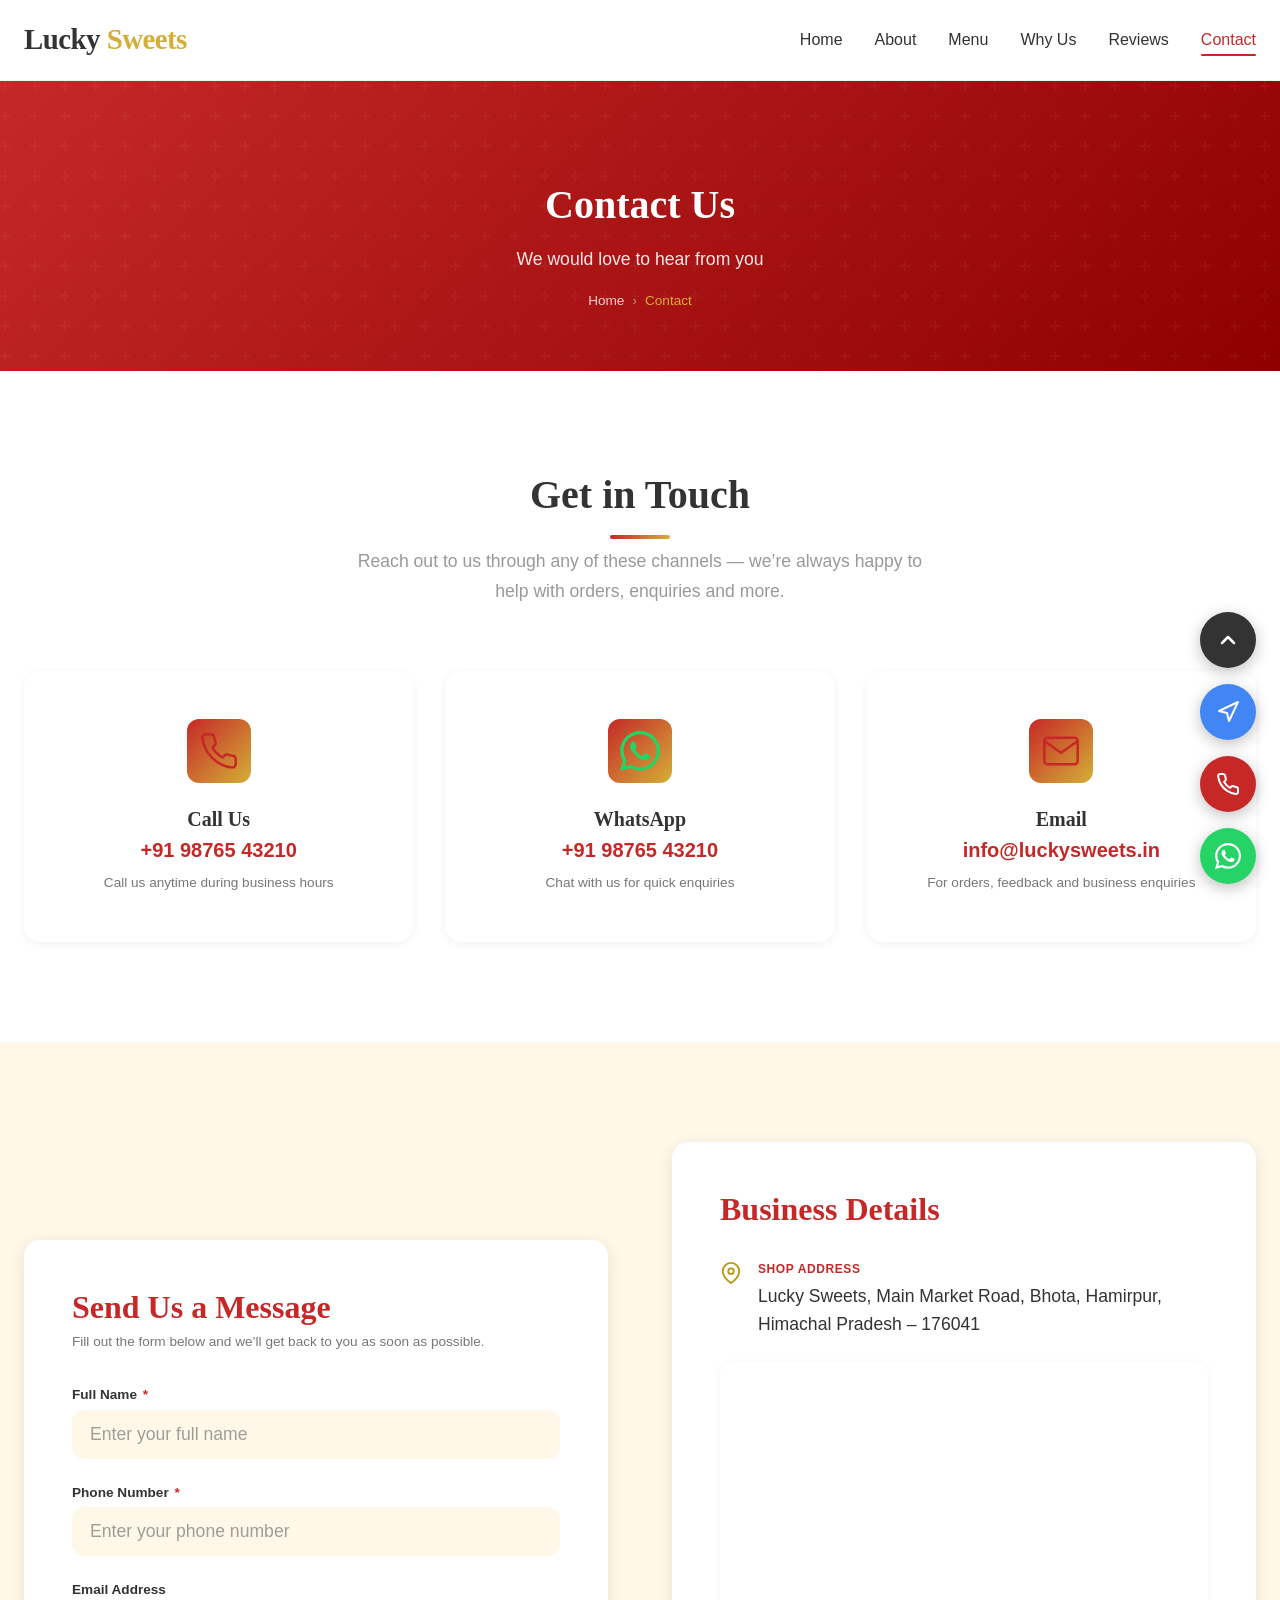
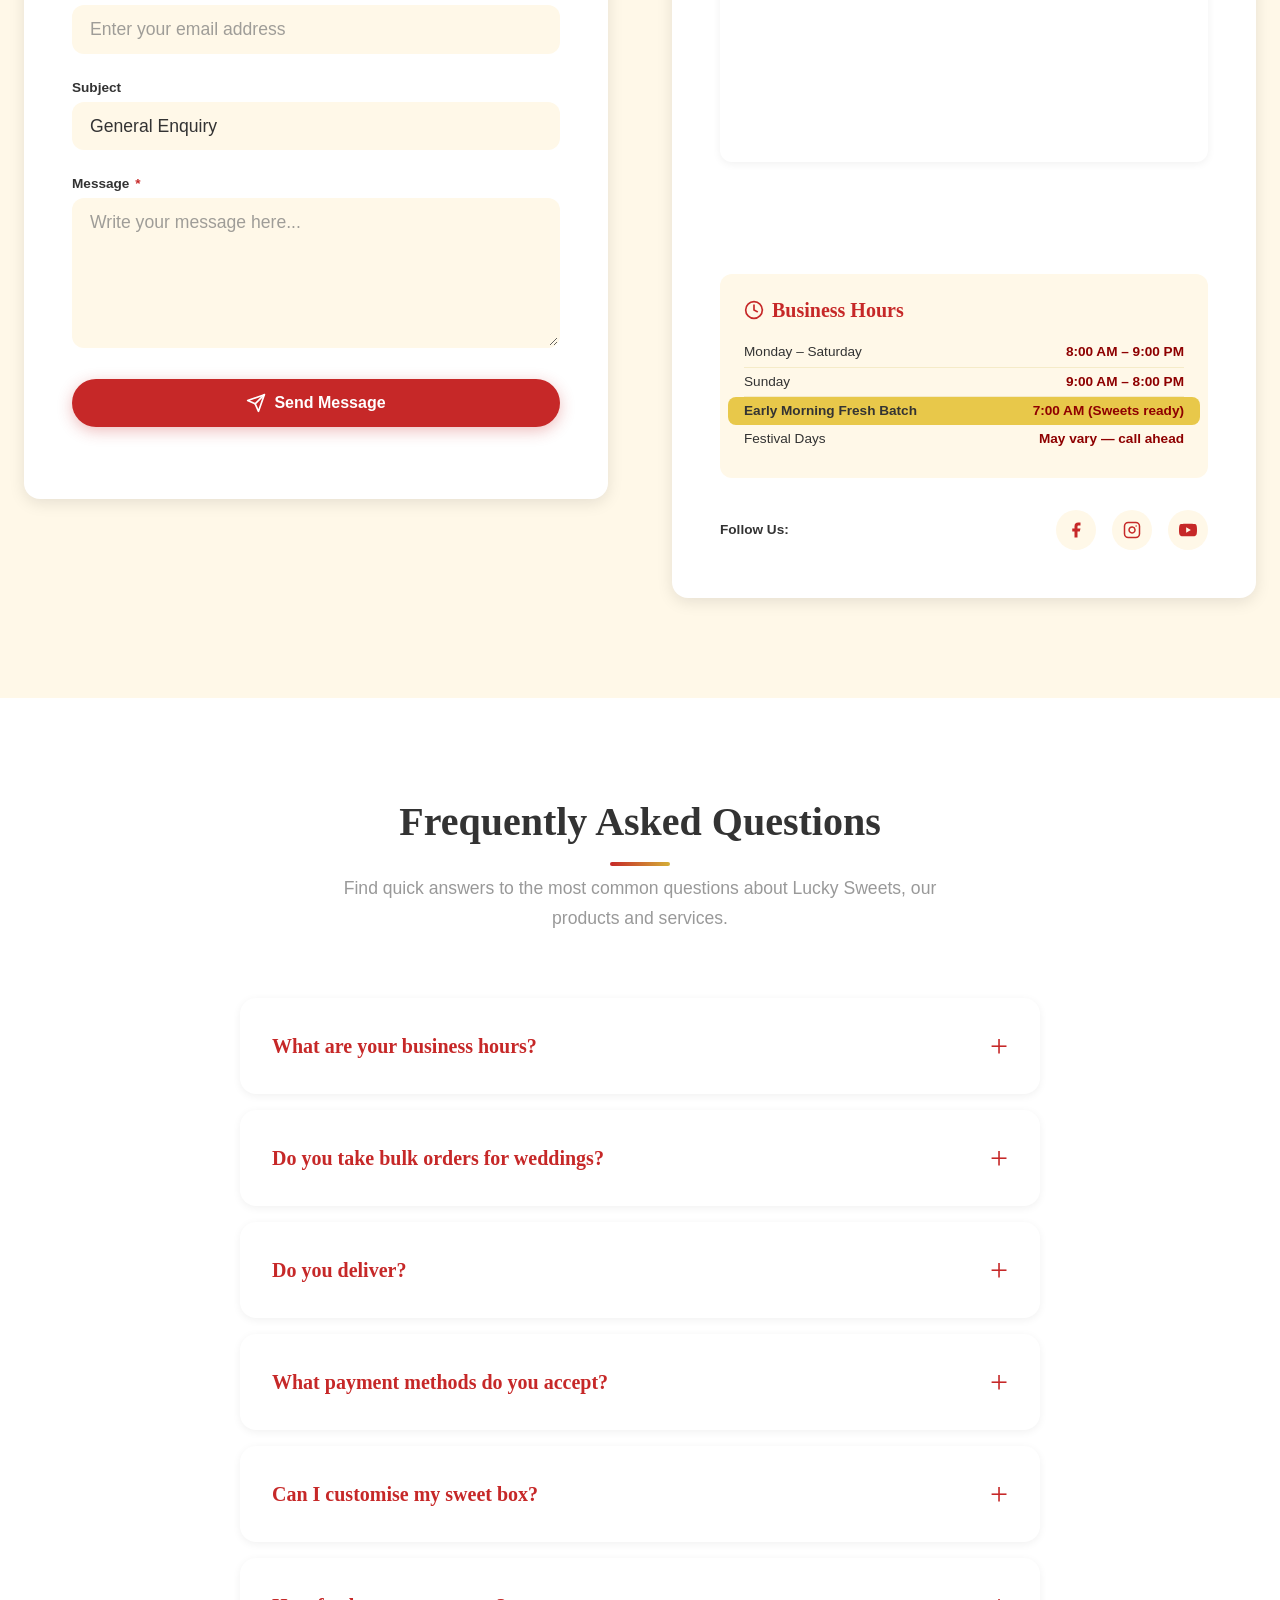
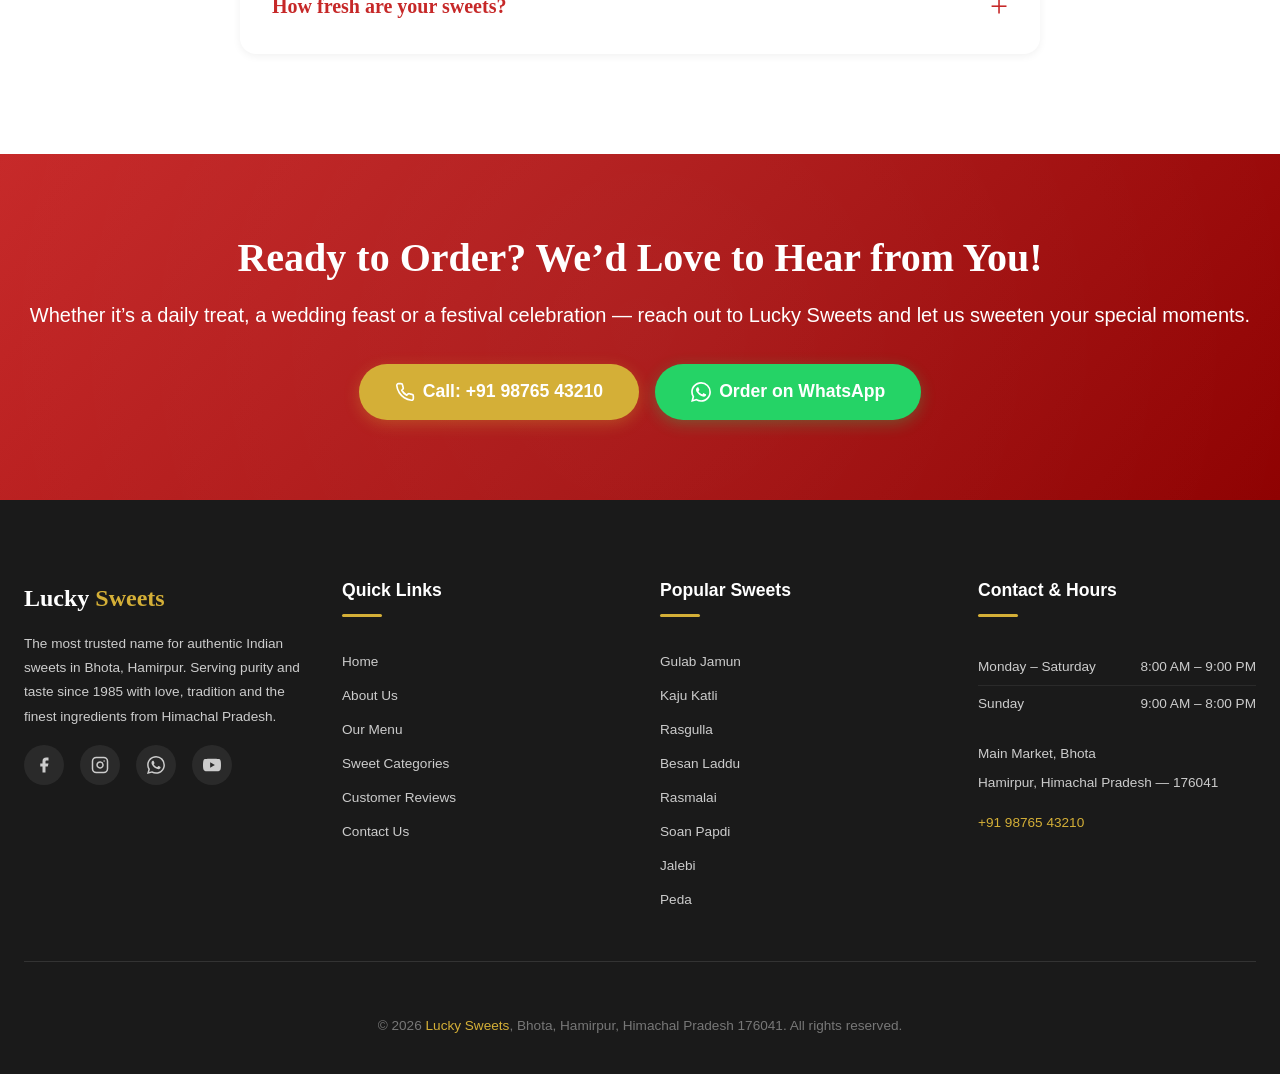
==== contact.html @ 2e7b5690 "Add files via upload" ====
<!DOCTYPE html>
<html lang="en">
<head>
  <meta charset="UTF-8">
  <meta name="viewport" content="width=device-width, initial-scale=1.0">

  <!-- SEO Meta Tags -->
  <meta name="description" content="Contact Lucky Sweets in Bhota, Hamirpur, Himachal Pradesh. Call, WhatsApp or email us for sweet orders, bulk bookings, wedding orders and enquiries. Open Mon-Sat 8AM-9PM.">
  <meta name="keywords" content="contact Lucky Sweets, Lucky Sweets phone number, Lucky Sweets WhatsApp, sweet shop Bhota contact, order sweets Hamirpur, wedding sweets order, bulk sweet order Bhota, Lucky Sweets email">
  <meta name="author" content="Lucky Sweets">
  <meta name="robots" content="index, follow">
  <link rel="canonical" href="https://datyaltech-prog.github.io/luckysweets/contact.html">

  <!-- Open Graph -->
  <meta property="og:title" content="Contact Lucky Sweets — Call, WhatsApp or Visit Us in Bhota, Hamirpur">
  <meta property="og:description" content="Get in touch with Lucky Sweets for sweet orders, bulk bookings and enquiries. Call +91 98765 43210 or WhatsApp us. Visit us at Main Market, Bhota, Hamirpur, HP 176041.">
  <meta property="og:type" content="website">
  <meta property="og:locale" content="en_IN">
  <meta property="og:url" content="https://datyaltech-prog.github.io/luckysweets/contact.html">
  <meta property="og:site_name" content="Lucky Sweets">
  <meta property="og:image" content="https://datyaltech-prog.github.io/luckysweets/images/welcome-sweet-shop.jpg">

  <!-- Twitter Card -->
  <meta name="twitter:card" content="summary_large_image">
  <meta name="twitter:title" content="Contact Lucky Sweets — Bhota, Hamirpur">
  <meta name="twitter:description" content="Call, WhatsApp or visit Lucky Sweets in Bhota, Hamirpur, HP. Fresh sweets, bakery and namkeen daily.">

  <!-- Geo -->
  <meta name="geo.region" content="IN-HP">
  <meta name="geo.placename" content="Bhota, Hamirpur">
  <meta name="geo.position" content="31.68;76.52">
  <meta name="ICBM" content="31.68, 76.52">

  <title>Contact Lucky Sweets — Call, WhatsApp or Visit Us | Bhota, Hamirpur, Himachal Pradesh</title>

  <!-- Preconnect to Google Fonts -->
  <link rel="preconnect" href="https://fonts.googleapis.com">
  <link rel="preconnect" href="https://fonts.gstatic.com" crossorigin>

  <!-- Stylesheets -->
  <link rel="stylesheet" href="css/style.css">
  <link rel="stylesheet" href="css/responsive.css">

  <!-- Favicon -->
  <link rel="icon" type="image/svg+xml" href="images/favicon/favicon.svg">
  <link rel="apple-touch-icon" href="images/favicon/favicon.svg">

  <!-- Page-Specific Styles -->
  <style>
    .contact-info-cards .why-card {
      text-align: center;
      padding: var(--space-2xl) var(--space-lg);
      transition: transform var(--transition-base), box-shadow var(--transition-base);
      cursor: default;
    }
    .contact-info-cards .why-card:hover {
      transform: translateY(-5px);
      box-shadow: 0 12px 32px rgba(0, 0, 0, 0.12);
    }
    .contact-info-cards .why-icon {
      margin: 0 auto var(--space-lg);
    }
    .contact-info-cards .why-card h3 {
      font-size: var(--fs-lg);
      margin-bottom: var(--space-xs);
    }
    .contact-info-cards .contact-link {
      display: inline-block;
      font-size: var(--fs-lg);
      font-weight: 600;
      color: var(--color-primary);
      text-decoration: none;
      transition: color var(--transition-base);
      margin-bottom: var(--space-sm);
    }
    .contact-info-cards .contact-link:hover {
      color: var(--color-primary-dark);
    }
    .contact-info-cards .contact-desc {
      font-size: var(--fs-sm);
      color: var(--color-text-light);
      margin: 0;
      line-height: 1.5;
    }
    .contact-info-cards .whatsapp-icon-color {
      color: #25D366;
    }

    /* Contact Form Styles */
    .contact-form-wrapper {
      background: var(--color-white);
      border-radius: var(--radius-lg);
      box-shadow: var(--shadow-md);
      padding: var(--space-2xl);
    }
    .contact-form-wrapper h2 {
      font-family: 'Playfair Display', serif;
      font-size: var(--fs-2xl);
      color: var(--color-primary);
      margin-bottom: var(--space-xs);
    }
    .contact-form-wrapper > p {
      font-size: var(--fs-sm);
      color: var(--color-text-light);
      margin-bottom: var(--space-xl);
    }
    .form-group {
      margin-bottom: var(--space-lg);
    }
    .form-group label {
      display: block;
      font-size: var(--fs-sm);
      font-weight: 600;
      color: var(--color-text);
      margin-bottom: var(--space-xs);
    }
    .form-group label .required {
      color: var(--color-primary);
      margin-left: 2px;
    }
    .form-group input,
    .form-group select,
    .form-group textarea {
      width: 100%;
      padding: 12px 16px;
      font-size: var(--fs-md);
      font-family: inherit;
      color: var(--color-text);
      background: var(--color-cream);
      border: 2px solid transparent;
      border-radius: var(--radius-md);
      outline: none;
      transition: border-color var(--transition-base), box-shadow var(--transition-base);
      box-sizing: border-box;
    }
    .form-group input:focus,
    .form-group select:focus,
    .form-group textarea:focus {
      border-color: var(--color-primary);
      box-shadow: 0 0 0 3px rgba(198, 40, 40, 0.1);
      background: var(--color-white);
    }
    .form-group input::placeholder,
    .form-group textarea::placeholder {
      color: var(--color-text-light);
      opacity: 0.7;
    }
    .form-group textarea {
      min-height: 150px;
      resize: vertical;
    }
    .form-group .btn {
      width: 100%;
      justify-content: center;
      display: flex;
      align-items: center;
      gap: var(--space-sm);
    }

    /* Business Details Card */
    .business-details-card {
      background: var(--color-white);
      border-radius: var(--radius-lg);
      box-shadow: var(--shadow-md);
      padding: var(--space-2xl);
    }
    .business-details-card h2 {
      font-family: 'Playfair Display', serif;
      font-size: var(--fs-2xl);
      color: var(--color-primary);
      margin-bottom: var(--space-xl);
    }
    .business-detail-item {
      display: flex;
      align-items: flex-start;
      gap: var(--space-md);
      margin-bottom: var(--space-lg);
    }
    .business-detail-item:last-of-type {
      margin-bottom: var(--space-xl);
    }
    .business-detail-item svg {
      flex-shrink: 0;
      margin-top: 2px;
      color: var(--color-gold-dark);
    }
    .business-detail-item-text {
      display: flex;
      flex-direction: column;
      gap: 2px;
    }
    .business-detail-item-label {
      font-size: var(--fs-xs);
      font-weight: 600;
      text-transform: uppercase;
      letter-spacing: 0.05em;
      color: var(--color-primary);
      margin-bottom: 2px;
    }
    .business-detail-item-value {
      font-size: var(--fs-md);
      color: var(--color-text);
      line-height: 1.6;
    }
    .business-detail-item-value a {
      color: var(--color-primary);
      text-decoration: none;
      font-weight: 500;
      transition: color var(--transition-base);
    }
    .business-detail-item-value a:hover {
      color: var(--color-primary-dark);
    }
    .map-container {
      border-radius: var(--radius-md);
      overflow: hidden;
      box-shadow: var(--shadow-sm);
      margin-bottom: var(--space-xl);
    }
    .map-container iframe {
      display: block;
      width: 100%;
      height: 300px;
      border: 0;
    }

    /* Business Hours Mini */
    .hours-mini {
      background: var(--color-cream);
      border-radius: var(--radius-md);
      padding: var(--space-lg);
      margin-bottom: var(--space-xl);
    }
    .hours-mini h4 {
      font-family: 'Playfair Display', serif;
      font-size: var(--fs-lg);
      color: var(--color-primary);
      margin-bottom: var(--space-md);
      display: flex;
      align-items: center;
      gap: var(--space-sm);
    }
    .hours-mini-list {
      list-style: none;
      padding: 0;
      margin: 0;
    }
    .hours-mini-list li {
      display: flex;
      justify-content: space-between;
      padding: var(--space-xs) 0;
      font-size: var(--fs-sm);
      color: var(--color-text);
      border-bottom: 1px solid var(--color-cream-dark);
    }
    .hours-mini-list li:last-child {
      border-bottom: none;
    }
    .hours-mini-list li span:last-child {
      font-weight: 600;
      color: var(--color-primary-dark);
    }
    .hours-mini-list li.highlight {
      background: var(--color-gold-light);
      margin: 0 calc(-1 * var(--space-md));
      padding: var(--space-xs) var(--space-md);
      border-radius: var(--radius-sm);
      border-bottom: none;
      font-weight: 600;
    }

    /* Social Media Row */
    .social-media-row {
      display: flex;
      align-items: center;
      gap: var(--space-md);
    }
    .social-media-row span {
      font-size: var(--fs-sm);
      font-weight: 600;
      color: var(--color-text);
      margin-right: auto;
    }
    .social-media-row a {
      display: flex;
      align-items: center;
      justify-content: center;
      width: 40px;
      height: 40px;
      border-radius: 50%;
      background: var(--color-cream);
      color: var(--color-primary);
      text-decoration: none;
      transition: background var(--transition-base), color var(--transition-base), transform var(--transition-base);
    }
    .social-media-row a:hover {
      background: var(--color-primary);
      color: var(--color-white);
      transform: translateY(-2px);
    }
    .social-media-row a svg {
      width: 18px;
      height: 18px;
    }

    /* FAQ Section */
    .faq-list {
      max-width: 800px;
      margin: 0 auto;
      display: flex;
      flex-direction: column;
      gap: var(--space-md);
    }
    .faq-item {
      background: var(--color-white);
      border-radius: var(--radius-lg);
      box-shadow: var(--shadow-sm);
      overflow: hidden;
      transition: box-shadow var(--transition-base);
    }
    .faq-item:hover {
      box-shadow: var(--shadow-md);
    }
    .faq-item details {
      border: none;
    }
    .faq-item details summary {
      padding: var(--space-lg) var(--space-xl);
      font-family: 'Playfair Display', serif;
      font-size: var(--fs-lg);
      font-weight: 600;
      color: var(--color-primary);
      cursor: pointer;
      list-style: none;
      display: flex;
      align-items: center;
      justify-content: space-between;
      gap: var(--space-md);
      user-select: none;
      transition: background var(--transition-base);
    }
    .faq-item details summary::-webkit-details-marker {
      display: none;
    }
    .faq-item details summary::after {
      content: '+';
      font-size: var(--fs-2xl);
      font-weight: 300;
      color: var(--color-primary);
      flex-shrink: 0;
      transition: transform var(--transition-base);
    }
    .faq-item details[open] summary::after {
      content: '\2212';
    }
    .faq-item details summary:hover {
      background: var(--color-cream);
    }
    .faq-item details .faq-answer {
      padding: 0 var(--space-xl) var(--space-lg);
      font-size: var(--fs-md);
      color: var(--color-text);
      line-height: 1.7;
    }

    @media (max-width: 768px) {
      .contact-form-wrapper {
        padding: var(--space-lg);
      }
      .business-details-card {
        padding: var(--space-lg);
      }
      .faq-item details summary {
        padding: var(--space-md) var(--space-lg);
        font-size: var(--fs-md);
      }
      .faq-item details .faq-answer {
        padding: 0 var(--space-lg) var(--space-md);
        font-size: var(--fs-sm);
      }
    }
  </style>

  <!-- Schema.org BreadcrumbList -->
  <script type="application/ld+json">
  {
    "@context": "https://schema.org",
    "@type": "BreadcrumbList",
    "itemListElement": [
      {
        "@type": "ListItem",
        "position": 1,
        "name": "Home",
        "item": "https://datyaltech-prog.github.io/luckysweets/index.html"
      },
      {
        "@type": "ListItem",
        "position": 2,
        "name": "Contact",
        "item": "https://datyaltech-prog.github.io/luckysweets/contact.html"
      }
    ]
  }
  </script>

  <!-- Structured Data for Local Business -->
  <script type="application/ld+json">
  {
    "@context": "https://schema.org",
    "@type": "LocalBusiness",
    "name": "Lucky Sweets",
    "description": "Premium Indian sweet shop in Bhota, Hamirpur, Himachal Pradesh. Fresh Sweets, Bakery and Namkeen since 1985.",
    "image": "https://datyaltech-prog.github.io/luckysweets/images/welcome-sweet-shop.jpg",
    "telephone": "+91-98765-43210",
    "email": "info@luckysweets.in",
    "url": "https://datyaltech-prog.github.io/luckysweets/contact.html",
    "address": {
      "@type": "PostalAddress",
      "streetAddress": "Main Market Road, Bhota",
      "addressLocality": "Bhota",
      "addressRegion": "Himachal Pradesh",
      "postalCode": "176041",
      "addressCountry": "IN"
    },
    "geo": {
      "@type": "GeoCoordinates",
      "latitude": 31.68,
      "longitude": 76.52
    },
    "openingHoursSpecification": [
      { "@type": "OpeningHoursSpecification", "dayOfWeek": ["Monday","Tuesday","Wednesday","Thursday","Friday","Saturday"], "opens": "08:00", "closes": "21:00" },
      { "@type": "OpeningHoursSpecification", "dayOfWeek": "Sunday", "opens": "09:00", "closes": "20:00" }
    ],
    "priceRange": "$$",
    "servesCuisine": "Indian Sweets, Bakery, Namkeen",
    "hasMap": "https://www.google.com/maps/dir//Bhota,+Hamirpur,+Himachal+Pradesh+176041"
  }
  </script>
  <!-- Web App Manifest -->
  <link rel="manifest" href="manifest.json">
  <meta name="theme-color" content="#C62828">
</head>
<body>

  <!-- ================================================================
       HEADER / NAVIGATION
       ================================================================ -->
  <header class="header" role="banner">
    <div class="header-inner">

      <!-- Logo -->
      <a href="index.html" class="logo" aria-label="Lucky Sweets — Home">
        Lucky <span>Sweets</span>
      </a>

      <!-- Desktop Navigation -->
      <nav aria-label="Main navigation">
        <ul class="nav-list">
          <li><a href="index.html" class="nav-link">Home</a></li>
          <li><a href="about.html" class="nav-link">About</a></li>
          <li><a href="index.html#menu" class="nav-link">Menu</a></li>
          <li><a href="index.html#why-us" class="nav-link">Why Us</a></li>
          <li><a href="index.html#reviews" class="nav-link">Reviews</a></li>
          <li><a href="contact.html" class="nav-link active">Contact</a></li>
        </ul>
      </nav>

      <!-- Hamburger Menu (Mobile) -->
      <button class="hamburger" aria-label="Open menu" aria-expanded="false">
        <span></span>
        <span></span>
        <span></span>
      </button>

    </div>
  </header>

  <!-- Mobile Navigation Overlay -->
  <div class="mobile-nav" aria-hidden="true"></div>
  <div class="mobile-nav-panel" aria-label="Mobile navigation">
    <button class="mobile-nav-close" aria-label="Close menu">✕</button>
    <ul class="nav-list">
      <li><a href="index.html" class="nav-link mobile-nav-link">Home</a></li>
      <li><a href="about.html" class="nav-link mobile-nav-link">About</a></li>
      <li><a href="index.html#menu" class="nav-link mobile-nav-link">Menu</a></li>
      <li><a href="index.html#why-us" class="nav-link mobile-nav-link">Why Us</a></li>
      <li><a href="index.html#reviews" class="nav-link mobile-nav-link">Reviews</a></li>
      <li><a href="contact.html" class="nav-link mobile-nav-link active">Contact</a></li>
    </ul>
  </div>

  <!-- ================================================================
       PAGE HEADER WITH BREADCRUMB
       ================================================================ -->
  <section class="page-header">
    <div class="container">
      <h1>Contact Us</h1>
      <p>We would love to hear from you</p>
      <nav class="breadcrumb" aria-label="Breadcrumb">
        <a href="index.html">Home</a>
        <span class="separator">›</span>
        <span>Contact</span>
      </nav>
    </div>
  </section>

  <!-- ================================================================
       CONTACT INFO CARDS ROW
       ================================================================ -->
  <section class="section contact-info-cards" id="info-cards">
    <div class="container">
      <h2 class="section-title fade-in">Get in Touch</h2>
      <p class="section-subtitle fade-in">Reach out to us through any of these channels — we’re always happy to help with orders, enquiries and more.</p>

      <div class="grid-3">

        <!-- Phone Card -->
        <div class="why-card fade-in delay-1">
          <div class="why-icon">
            <svg xmlns="http://www.w3.org/2000/svg" width="40" height="40" viewBox="0 0 24 24" fill="none" stroke="#C62828" stroke-width="1.5" stroke-linecap="round" stroke-linejoin="round"><path d="M22 16.92v3a2 2 0 01-2.18 2 19.79 19.79 0 01-8.63-3.07 19.5 19.5 0 01-6-6 19.79 19.79 0 01-3.07-8.67A2 2 0 014.11 2h3a2 2 0 012 1.72c.127.96.361 1.903.7 2.81a2 2 0 01-.45 2.11L8.09 9.91a16 16 0 006 6l1.27-1.27a2 2 0 012.11-.45c.907.339 1.85.573 2.81.7A2 2 0 0122 16.92z"></path></svg>
          </div>
          <h3>Call Us</h3>
          <a href="tel:+919876543210" class="contact-link">+91 98765 43210</a>
          <p class="contact-desc">Call us anytime during business hours</p>
        </div>

        <!-- WhatsApp Card -->
        <div class="why-card fade-in delay-2">
          <div class="why-icon">
            <svg class="whatsapp-icon-color" xmlns="http://www.w3.org/2000/svg" width="40" height="40" viewBox="0 0 24 24" fill="currentColor"><path d="M17.472 14.382c-.297-.149-1.758-.867-2.03-.967-.273-.099-.471-.148-.67.15-.197.297-.767.966-.94 1.164-.173.199-.347.223-.644.075-.297-.15-1.255-.463-2.39-1.475-.883-.788-1.48-1.761-1.653-2.059-.173-.297-.018-.458.13-.606.134-.133.298-.347.446-.52.149-.174.198-.298.298-.497.099-.198.05-.371-.025-.52-.075-.149-.669-1.612-.916-2.207-.242-.579-.487-.5-.669-.51-.173-.008-.371-.01-.57-.01-.198 0-.52.074-.792.372-.272.297-1.04 1.016-1.04 2.479 0 1.462 1.065 2.875 1.213 3.074.149.198 2.096 3.2 5.077 4.487.709.306 1.262.489 1.694.625.712.227 1.36.195 1.871.118.571-.085 1.758-.719 2.006-1.413.248-.694.248-1.289.173-1.413-.074-.124-.272-.198-.57-.347m-5.421 7.403h-.004a9.87 9.87 0 01-5.031-1.378l-.361-.214-3.741.982.998-3.648-.235-.374a9.86 9.86 0 01-1.51-5.26c.001-5.45 4.436-9.884 9.888-9.884 2.64 0 5.122 1.03 6.988 2.898a9.825 9.825 0 012.893 6.994c-.003 5.45-4.437 9.884-9.885 9.884m8.413-18.297A11.815 11.815 0 0012.05 0C5.495 0 .16 5.335.157 11.892c0 2.096.547 4.142 1.588 5.945L.057 24l6.305-1.654a11.882 11.882 0 005.683 1.448h.005c6.554 0 11.89-5.335 11.893-11.893a11.821 11.821 0 00-3.48-8.413z"></path></svg>
          </div>
          <h3>WhatsApp</h3>
          <a href="https://wa.me/919876543210" target="_blank" rel="noopener noreferrer" class="contact-link">+91 98765 43210</a>
          <p class="contact-desc">Chat with us for quick enquiries</p>
        </div>

        <!-- Email Card -->
        <div class="why-card fade-in delay-3">
          <div class="why-icon">
            <svg xmlns="http://www.w3.org/2000/svg" width="40" height="40" viewBox="0 0 24 24" fill="none" stroke="#C62828" stroke-width="1.5" stroke-linecap="round" stroke-linejoin="round"><path d="M4 4h16c1.1 0 2 .9 2 2v12c0 1.1-.9 2-2 2H4c-1.1 0-2-.9-2-2V6c0-1.1.9-2 2-2z"></path><polyline points="22,6 12,13 2,6"></polyline></svg>
          </div>
          <h3>Email</h3>
          <a href="mailto:info@luckysweets.in" class="contact-link">info@luckysweets.in</a>
          <p class="contact-desc">For orders, feedback and business enquiries</p>
        </div>

      </div>
    </div>
  </section>

  <!-- ================================================================
       CONTACT FORM + BUSINESS DETAILS
       ================================================================ -->
  <section class="section" style="background: var(--color-cream);" id="contact-form-section">
    <div class="container">
      <div class="welcome-grid">

        <!-- Left Column: Contact Form -->
        <div class="slide-left">
          <div class="contact-form-wrapper">
            <h2>Send Us a Message</h2>
            <p>Fill out the form below and we’ll get back to you as soon as possible.</p>

            <form id="contact-form" action="#" method="POST">

              <div class="form-group">
                <label for="full-name">Full Name <span class="required">*</span></label>
                <input type="text" id="full-name" name="full-name" placeholder="Enter your full name" required>
              </div>

              <div class="form-group">
                <label for="phone-number">Phone Number <span class="required">*</span></label>
                <input type="tel" id="phone-number" name="phone-number" placeholder="Enter your phone number" required>
              </div>

              <div class="form-group">
                <label for="email-address">Email Address</label>
                <input type="email" id="email-address" name="email-address" placeholder="Enter your email address">
              </div>

              <div class="form-group">
                <label for="subject">Subject</label>
                <select id="subject" name="subject">
                  <option value="General Enquiry">General Enquiry</option>
                  <option value="Bulk Order">Bulk Order</option>
                  <option value="Wedding Order">Wedding Order</option>
                  <option value="Festival Order">Festival Order</option>
                  <option value="Feedback">Feedback</option>
                  <option value="Complaint">Complaint</option>
                  <option value="Other">Other</option>
                </select>
              </div>

              <div class="form-group">
                <label for="message">Message <span class="required">*</span></label>
                <textarea id="message" name="message" placeholder="Write your message here..." required></textarea>
              </div>

              <div class="form-group">
                <button type="submit" class="btn btn-primary">
                  <svg xmlns="http://www.w3.org/2000/svg" width="20" height="20" viewBox="0 0 24 24" fill="none" stroke="currentColor" stroke-width="2" stroke-linecap="round" stroke-linejoin="round"><line x1="22" y1="2" x2="11" y2="13"></line><polygon points="22 2 15 22 11 13 2 9 22 2"></polygon></svg>
                  Send Message
                </button>
              </div>

            </form>
          </div>
        </div>

        <!-- Right Column: Business Details -->
        <div class="slide-right">
          <div class="business-details-card">
            <h2>Business Details</h2>

            <!-- Shop Address -->
            <div class="business-detail-item">
              <svg xmlns="http://www.w3.org/2000/svg" width="22" height="22" viewBox="0 0 24 24" fill="none" stroke="currentColor" stroke-width="2" stroke-linecap="round" stroke-linejoin="round"><path d="M21 10c0 7-9 13-9 13s-9-6-9-13a9 9 0 0118 0z"></path><circle cx="12" cy="10" r="3"></circle></svg>
              <div class="business-detail-item-text">
                <span class="business-detail-item-label">Shop Address</span>
                <span class="business-detail-item-value">Lucky Sweets, Main Market Road, Bhota, Hamirpur, Himachal Pradesh &ndash; 176041</span>
              </div>
            </div>

            <!-- Google Maps Embed -->
            <div class="map-container">
              <iframe
                src="https://www.google.com/maps/embed?pb=!1m18!1m12!1m3!1d3382.5!2d76.52!3d31.68!2m3!1f0!2f0!3f0!3m2!1i1024!2i768!4f13.1!3m3!1m2!1s0x0%3A0x0!2sBhota%2C+Hamirpur%2C+Himachal+Pradesh+176041!5e0!3m2!1sen!2sin!4v1700000000000!5m2!1sen!2sin"
                width="100%"
                height="300"
                style="border:0;"
                allowfullscreen=""
                loading="lazy"
                referrerpolicy="no-referrer-when-downgrade"
                title="Lucky Sweets location on Google Maps — Bhota, Hamirpur, Himachal Pradesh"
              ></iframe>
            </div>
            <div style="text-align: center; margin-bottom: var(--space-xl);">
              <a href="https://www.google.com/maps/dir//Bhota,+Hamirpur,+Himachal+Pradesh+176041" target="_blank" rel="noopener noreferrer" class="btn btn-outline" style="font-size: var(--fs-sm);">
                <svg xmlns="http://www.w3.org/2000/svg" width="16" height="16" viewBox="0 0 24 24" fill="none" stroke="currentColor" stroke-width="2" stroke-linecap="round" stroke-linejoin="round"><polygon points="3 11 22 2 13 21 11 13 3 11"></polygon></svg>
                Get Directions
              </a>
            </div>

            <!-- Business Hours -->
            <div class="hours-mini">
              <h4>
                <svg xmlns="http://www.w3.org/2000/svg" width="20" height="20" viewBox="0 0 24 24" fill="none" stroke="currentColor" stroke-width="2" stroke-linecap="round" stroke-linejoin="round"><circle cx="12" cy="12" r="10"></circle><polyline points="12 6 12 12 16 14"></polyline></svg>
                Business Hours
              </h4>
              <ul class="hours-mini-list">
                <li>
                  <span>Monday – Saturday</span>
                  <span>8:00 AM – 9:00 PM</span>
                </li>
                <li>
                  <span>Sunday</span>
                  <span>9:00 AM – 8:00 PM</span>
                </li>
                <li class="highlight">
                  <span>Early Morning Fresh Batch</span>
                  <span>7:00 AM (Sweets ready)</span>
                </li>
                <li>
                  <span>Festival Days</span>
                  <span>May vary — call ahead</span>
                </li>
              </ul>
            </div>

            <!-- Social Media Icons Row -->
            <div class="social-media-row">
              <span>Follow Us:</span>
              <a href="https://www.facebook.com/luckysweetsbhota" target="_blank" rel="noopener noreferrer" aria-label="Like us on Facebook">
                <svg xmlns="http://www.w3.org/2000/svg" width="18" height="18" viewBox="0 0 24 24" fill="currentColor"><path d="M18 2h-3a5 5 0 00-5 5v3H7v4h3v8h4v-8h3l1-4h-4V7a1 1 0 011-1h3z"></path></svg>
              </a>
              <a href="https://www.instagram.com/luckysweetsbhota" target="_blank" rel="noopener noreferrer" aria-label="Follow us on Instagram">
                <svg xmlns="http://www.w3.org/2000/svg" width="18" height="18" viewBox="0 0 24 24" fill="none" stroke="currentColor" stroke-width="2" stroke-linecap="round" stroke-linejoin="round"><rect x="2" y="2" width="20" height="20" rx="5" ry="5"></rect><path d="M16 11.37A4 4 0 1112.63 8 4 4 0 0116 11.37z"></path><line x1="17.5" y1="6.5" x2="17.51" y2="6.5"></line></svg>
              </a>
              <a href="https://www.youtube.com/@luckysweetsbhota" target="_blank" rel="noopener noreferrer" aria-label="Subscribe to our YouTube channel">
                <svg xmlns="http://www.w3.org/2000/svg" width="18" height="18" viewBox="0 0 24 24" fill="currentColor"><path d="M23.498 6.186a3.016 3.016 0 00-2.122-2.136C19.505 3.545 12 3.545 12 3.545s-7.505 0-9.377.505A3.017 3.017 0 00.502 6.186C0 8.07 0 12 0 12s0 3.93.502 5.814a3.016 3.016 0 002.122 2.136c1.871.505 9.376.505 9.376.505s7.505 0 9.377-.505a3.015 3.015 0 002.122-2.136C24 15.93 24 12 24 12s0-3.93-.502-5.814zM9.545 15.568V8.432L15.818 12l-6.273 3.568z"></path></svg>
              </a>
            </div>

          </div>
        </div>

      </div>
    </div>
  </section>

  <!-- ================================================================
       FREQUENTLY ASKED QUESTIONS
       ================================================================ -->
  <section class="section" id="faq">
    <div class="container">
      <h2 class="section-title fade-in">Frequently Asked Questions</h2>
      <p class="section-subtitle fade-in">Find quick answers to the most common questions about Lucky Sweets, our products and services.</p>

      <div class="faq-list fade-in">

        <!-- FAQ 1 -->
        <div class="faq-item">
          <details>
            <summary>What are your business hours?</summary>
            <div class="faq-answer">
              <p>We are open <strong>Monday to Saturday from 8:00 AM to 9:00 PM</strong> and <strong>Sunday from 9:00 AM to 8:00 PM</strong>. Our early morning fresh batch of sweets is ready by 7:00 AM every day. On festival days, hours may vary — we recommend calling us at <a href="tel:+919876543210">+91 98765 43210</a> to confirm.</p>
            </div>
          </details>
        </div>

        <!-- FAQ 2 -->
        <div class="faq-item">
          <details>
            <summary>Do you take bulk orders for weddings?</summary>
            <div class="faq-answer">
              <p>Absolutely! We specialise in bulk orders for weddings, engagements, ring ceremonies and other celebrations. We offer customised sweet boxes, themed packaging and a wide variety of sweets to choose from. We recommend placing your order at least <strong>3–5 days in advance</strong> for standard bulk orders and <strong>7–10 days in advance</strong> for large wedding orders. Call us at <a href="tel:+919876543210">+91 98765 43210</a> or message us on <a href="https://wa.me/919876543210" target="_blank" rel="noopener noreferrer">WhatsApp</a> to discuss your requirements.</p>
            </div>
          </details>
        </div>

        <!-- FAQ 3 -->
        <div class="faq-item">
          <details>
            <summary>Do you deliver?</summary>
            <div class="faq-answer">
              <p>Currently, we offer <strong>local delivery within Bhota and nearby areas</strong> in Hamirpur district. For larger orders such as wedding or festival bulk orders, we can arrange delivery to Hamirpur town, Nadaun and surrounding areas. Delivery charges may apply depending on the distance and order size. For the freshest experience, we always recommend picking up your order directly from our shop. Please <a href="tel:+919876543210">call us</a> or <a href="https://wa.me/919876543210" target="_blank" rel="noopener noreferrer">WhatsApp us</a> to enquire about delivery options for your specific location.</p>
            </div>
          </details>
        </div>

        <!-- FAQ 4 -->
        <div class="faq-item">
          <details>
            <summary>What payment methods do you accept?</summary>
            <div class="faq-answer">
              <p>We accept multiple payment methods for your convenience: <strong>Cash</strong>, <strong>UPI (Google Pay, PhonePe, Paytm, BHIM)</strong>, <strong>bank transfer/NEFT</strong> and <strong>credit/debit cards</strong>. For bulk and wedding orders, we also accept advance payments via bank transfer. Please speak to our staff at the counter for more details on payment options.</p>
            </div>
          </details>
        </div>

        <!-- FAQ 5 -->
        <div class="faq-item">
          <details>
            <summary>Can I customise my sweet box?</summary>
            <div class="faq-answer">
              <p>Yes! We offer fully <strong>customisable sweet boxes</strong> for all occasions. You can choose the sweets, quantities, packaging style and even add a personalised message or branding. Whether it’s a wedding favour box, a Diwali gift hamper, a corporate gift set or a birthday sweet box — we’ll create something special for you. Contact us via <a href="tel:+919876543210">phone</a> or <a href="https://wa.me/919876543210" target="_blank" rel="noopener noreferrer">WhatsApp</a> to discuss your customisation needs and get a quote.</p>
            </div>
          </details>
        </div>

        <!-- FAQ 6 -->
        <div class="faq-item">
          <details>
            <summary>How fresh are your sweets?</summary>
            <div class="faq-answer">
              <p>Freshness is our top priority. We prepare sweets in <strong>small batches throughout the day</strong> to ensure every piece you buy is as fresh as possible. Our first batch is ready by <strong>7:00 AM every morning</strong>. Milk-based sweets like Gulab Jamun, Rasgulla and Rasmalai are made fresh daily and are best consumed within 24–48 hours. Dry fruit sweets like Kaju Katli and Pista Roll have a longer shelf life of 5–7 days when stored properly. We never sell stale or day-old sweets — that’s the Lucky Sweets promise.</p>
            </div>
          </details>
        </div>

      </div>
    </div>
  </section>

  <!-- ================================================================
       FINAL CTA SECTION
       ================================================================ -->
  <section class="final-cta">
    <div class="container">
      <h2 class="fade-in">Ready to Order? We’d Love to Hear from You!</h2>
      <p class="fade-in">Whether it’s a daily treat, a wedding feast or a festival celebration — reach out to Lucky Sweets and let us sweeten your special moments.</p>
      <div class="cta-buttons fade-in">
        <a href="tel:+919876543210" class="btn btn-gold btn-lg">
          <svg xmlns="http://www.w3.org/2000/svg" width="20" height="20" viewBox="0 0 24 24" fill="none" stroke="currentColor" stroke-width="2" stroke-linecap="round" stroke-linejoin="round"><path d="M22 16.92v3a2 2 0 01-2.18 2 19.79 19.79 0 01-8.63-3.07 19.5 19.5 0 01-6-6 19.79 19.79 0 01-3.07-8.67A2 2 0 014.11 2h3a2 2 0 012 1.72c.127.96.361 1.903.7 2.81a2 2 0 01-.45 2.11L8.09 9.91a16 16 0 006 6l1.27-1.27a2 2 0 012.11-.45c.907.339 1.85.573 2.81.7A2 2 0 0122 16.92z"></path></svg>
          Call: +91 98765 43210
        </a>
        <a href="https://wa.me/919876543210?text=Hello!%20I%20would%20like%20to%20place%20an%20order%20for%20sweets." class="btn btn-whatsapp btn-lg" target="_blank" rel="noopener noreferrer">
          <svg xmlns="http://www.w3.org/2000/svg" width="20" height="20" viewBox="0 0 24 24" fill="currentColor"><path d="M17.472 14.382c-.297-.149-1.758-.867-2.03-.967-.273-.099-.471-.148-.67.15-.197.297-.767.966-.94 1.164-.173.199-.347.223-.644.075-.297-.15-1.255-.463-2.39-1.475-.883-.788-1.48-1.761-1.653-2.059-.173-.297-.018-.458.13-.606.134-.133.298-.347.446-.52.149-.174.198-.298.298-.497.099-.198.05-.371-.025-.52-.075-.149-.669-1.612-.916-2.207-.242-.579-.487-.5-.669-.51-.173-.008-.371-.01-.57-.01-.198 0-.52.074-.792.372-.272.297-1.04 1.016-1.04 2.479 0 1.462 1.065 2.875 1.213 3.074.149.198 2.096 3.2 5.077 4.487.709.306 1.262.489 1.694.625.712.227 1.36.195 1.871.118.571-.085 1.758-.719 2.006-1.413.248-.694.248-1.289.173-1.413-.074-.124-.272-.198-.57-.347m-5.421 7.403h-.004a9.87 9.87 0 01-5.031-1.378l-.361-.214-3.741.982.998-3.648-.235-.374a9.86 9.86 0 01-1.51-5.26c.001-5.45 4.436-9.884 9.888-9.884 2.64 0 5.122 1.03 6.988 2.898a9.825 9.825 0 012.893 6.994c-.003 5.45-4.437 9.884-9.885 9.884m8.413-18.297A11.815 11.815 0 0012.05 0C5.495 0 .16 5.335.157 11.892c0 2.096.547 4.142 1.588 5.945L.057 24l6.305-1.654a11.882 11.882 0 005.683 1.448h.005c6.554 0 11.89-5.335 11.893-11.893a11.821 11.821 0 00-3.48-8.413z"></path></svg>
          Order on WhatsApp
        </a>
      </div>
    </div>
  </section>

  <!-- ================================================================
       FOOTER
       ================================================================ -->
  <footer class="footer" role="contentinfo">
    <div class="container">
      <div class="footer-grid">

        <!-- Column 1: About -->
        <div>
          <div class="footer-logo">Lucky <span>Sweets</span></div>
          <p>The most trusted name for authentic Indian sweets in Bhota, Hamirpur. Serving purity and taste since 1985 with love, tradition and the finest ingredients from Himachal Pradesh.</p>
          <div class="footer-social">
            <a href="https://www.facebook.com/luckysweetsbhota" target="_blank" rel="noopener noreferrer" aria-label="Like us on Facebook">
              <svg xmlns="http://www.w3.org/2000/svg" width="18" height="18" viewBox="0 0 24 24" fill="currentColor"><path d="M18 2h-3a5 5 0 00-5 5v3H7v4h3v8h4v-8h3l1-4h-4V7a1 1 0 011-1h3z"></path></svg>
            </a>
            <a href="https://www.instagram.com/luckysweetsbhota" target="_blank" rel="noopener noreferrer" aria-label="Follow us on Instagram">
              <svg xmlns="http://www.w3.org/2000/svg" width="18" height="18" viewBox="0 0 24 24" fill="none" stroke="currentColor" stroke-width="2" stroke-linecap="round" stroke-linejoin="round"><rect x="2" y="2" width="20" height="20" rx="5" ry="5"></rect><path d="M16 11.37A4 4 0 1112.63 8 4 4 0 0116 11.37z"></path><line x1="17.5" y1="6.5" x2="17.51" y2="6.5"></line></svg>
            </a>
            <a href="https://wa.me/919876543210" target="_blank" rel="noopener noreferrer" aria-label="Chat with us on WhatsApp">
              <svg xmlns="http://www.w3.org/2000/svg" width="18" height="18" viewBox="0 0 24 24" fill="currentColor"><path d="M17.472 14.382c-.297-.149-1.758-.867-2.03-.967-.273-.099-.471-.148-.67.15-.197.297-.767.966-.94 1.164-.173.199-.347.223-.644.075-.297-.15-1.255-.463-2.39-1.475-.883-.788-1.48-1.761-1.653-2.059-.173-.297-.018-.458.13-.606.134-.133.298-.347.446-.52.149-.174.198-.298.298-.497.099-.198.05-.371-.025-.52-.075-.149-.669-1.612-.916-2.207-.242-.579-.487-.5-.669-.51-.173-.008-.371-.01-.57-.01-.198 0-.52.074-.792.372-.272.297-1.04 1.016-1.04 2.479 0 1.462 1.065 2.875 1.213 3.074.149.198 2.096 3.2 5.077 4.487.709.306 1.262.489 1.694.625.712.227 1.36.195 1.871.118.571-.085 1.758-.719 2.006-1.413.248-.694.248-1.289.173-1.413-.074-.124-.272-.198-.57-.347m-5.421 7.403h-.004a9.87 9.87 0 01-5.031-1.378l-.361-.214-3.741.982.998-3.648-.235-.374a9.86 9.86 0 01-1.51-5.26c.001-5.45 4.436-9.884 9.888-9.884 2.64 0 5.122 1.03 6.988 2.898a9.825 9.825 0 012.893 6.994c-.003 5.45-4.437 9.884-9.885 9.884m8.413-18.297A11.815 11.815 0 0012.05 0C5.495 0 .16 5.335.157 11.892c0 2.096.547 4.142 1.588 5.945L.057 24l6.305-1.654a11.882 11.882 0 005.683 1.448h.005c6.554 0 11.89-5.335 11.893-11.893a11.821 11.821 0 00-3.48-8.413z"></path></svg>
            </a>
            <a href="https://www.youtube.com/@luckysweetsbhota" target="_blank" rel="noopener noreferrer" aria-label="Subscribe to our YouTube channel">
              <svg xmlns="http://www.w3.org/2000/svg" width="18" height="18" viewBox="0 0 24 24" fill="currentColor"><path d="M23.498 6.186a3.016 3.016 0 00-2.122-2.136C19.505 3.545 12 3.545 12 3.545s-7.505 0-9.377.505A3.017 3.017 0 00.502 6.186C0 8.07 0 12 0 12s0 3.93.502 5.814a3.016 3.016 0 002.122 2.136c1.871.505 9.376.505 9.376.505s7.505 0 9.377-.505a3.015 3.015 0 002.122-2.136C24 15.93 24 12 24 12s0-3.93-.502-5.814zM9.545 15.568V8.432L15.818 12l-6.273 3.568z"></path></svg>
            </a>
          </div>
        </div>

        <!-- Column 2: Quick Links -->
        <div>
          <h4>Quick Links</h4>
          <ul class="footer-links">
            <li><a href="index.html">Home</a></li>
            <li><a href="about.html">About Us</a></li>
            <li><a href="index.html#menu">Our Menu</a></li>
            <li><a href="index.html#categories">Sweet Categories</a></li>
            <li><a href="index.html#reviews">Customer Reviews</a></li>
            <li><a href="contact.html">Contact Us</a></li>
          </ul>
        </div>

        <!-- Column 3: Popular Sweets -->
        <div>
          <h4>Popular Sweets</h4>
          <ul class="footer-links">
            <li><a href="index.html#menu">Gulab Jamun</a></li>
            <li><a href="index.html#menu">Kaju Katli</a></li>
            <li><a href="index.html#menu">Rasgulla</a></li>
            <li><a href="index.html#menu">Besan Laddu</a></li>
            <li><a href="index.html#menu">Rasmalai</a></li>
            <li><a href="index.html#menu">Soan Papdi</a></li>
            <li><a href="index.html#menu">Jalebi</a></li>
            <li><a href="index.html#menu">Peda</a></li>
          </ul>
        </div>

        <!-- Column 4: Contact & Hours -->
        <div>
          <h4>Contact &amp; Hours</h4>
          <ul class="footer-hours">
            <li>
              <span>Monday &ndash; Saturday</span>
              <span>8:00 AM &ndash; 9:00 PM</span>
            </li>
            <li>
              <span>Sunday</span>
              <span>9:00 AM &ndash; 8:00 PM</span>
            </li>
          </ul>
          <p style="margin-top: 20px; margin-bottom: 4px;">Main Market, Bhota</p>
          <p>Hamirpur, Himachal Pradesh &mdash; 176041</p>
          <p><a href="tel:+919876543210" style="color: var(--color-gold); font-weight: 500;">+91 98765 43210</a></p>
        </div>

      </div>

      <!-- Footer Bottom -->
      <div class="footer-bottom">
        <p>&copy; <span id="current-year">2024</span> <a href="index.html">Lucky Sweets</a>, Bhota, Hamirpur, Himachal Pradesh 176041. All rights reserved.</p>
      </div>

    </div>
  </footer>

  <!-- ================================================================
       FLOATING ACTION BUTTONS
       ================================================================ -->
  <div class="floating-buttons" aria-label="Quick actions">
    <a href="#" class="float-btn float-btn-top" aria-label="Scroll to top">
      <svg xmlns="http://www.w3.org/2000/svg" width="24" height="24" viewBox="0 0 24 24" fill="none" stroke="currentColor" stroke-width="2.5" stroke-linecap="round" stroke-linejoin="round"><polyline points="18 15 12 9 6 15"></polyline></svg>
    </a>
    <a href="https://www.google.com/maps/dir//Bhota,+Hamirpur,+Himachal+Pradesh+176041" class="float-btn float-btn-directions directions-btn" target="_blank" rel="noopener noreferrer" aria-label="Get directions to Lucky Sweets">
      <svg xmlns="http://www.w3.org/2000/svg" width="24" height="24" viewBox="0 0 24 24" fill="none" stroke="currentColor" stroke-width="2" stroke-linecap="round" stroke-linejoin="round"><polygon points="3 11 22 2 13 21 11 13 3 11"></polygon></svg>
    </a>
    <a href="tel:+919876543210" class="float-btn float-btn-call" aria-label="Call Lucky Sweets">
      <svg xmlns="http://www.w3.org/2000/svg" width="24" height="24" viewBox="0 0 24 24" fill="none" stroke="currentColor" stroke-width="2" stroke-linecap="round" stroke-linejoin="round"><path d="M22 16.92v3a2 2 0 01-2.18 2 19.79 19.79 0 01-8.63-3.07 19.5 19.5 0 01-6-6 19.79 19.79 0 01-3.07-8.67A2 2 0 014.11 2h3a2 2 0 012 1.72c.127.96.361 1.903.7 2.81a2 2 0 01-.45 2.11L8.09 9.91a16 16 0 006 6l1.27-1.27a2 2 0 012.11-.45c.907.339 1.85.573 2.81.7A2 2 0 0122 16.92z"></path></svg>
    </a>
    <a href="https://wa.me/919876543210?text=Hello!%20I%20would%20like%20to%20enquire%20about%20your%20sweets." class="float-btn float-btn-whatsapp whatsapp-btn" target="_blank" rel="noopener noreferrer" aria-label="Chat on WhatsApp" data-message="Hello! I would like to enquire about your sweets.">
      <svg xmlns="http://www.w3.org/2000/svg" width="26" height="26" viewBox="0 0 24 24" fill="currentColor"><path d="M17.472 14.382c-.297-.149-1.758-.867-2.03-.967-.273-.099-.471-.148-.67.15-.197.297-.767.966-.94 1.164-.173.199-.347.223-.644.075-.297-.15-1.255-.463-2.39-1.475-.883-.788-1.48-1.761-1.653-2.059-.173-.297-.018-.458.13-.606.134-.133.298-.347.446-.52.149-.174.198-.298.298-.497.099-.198.05-.371-.025-.52-.075-.149-.669-1.612-.916-2.207-.242-.579-.487-.5-.669-.51-.173-.008-.371-.01-.57-.01-.198 0-.52.074-.792.372-.272.297-1.04 1.016-1.04 2.479 0 1.462 1.065 2.875 1.213 3.074.149.198 2.096 3.2 5.077 4.487.709.306 1.262.489 1.694.625.712.227 1.36.195 1.871.118.571-.085 1.758-.719 2.006-1.413.248-.694.248-1.289.173-1.413-.074-.124-.272-.198-.57-.347m-5.421 7.403h-.004a9.87 9.87 0 01-5.031-1.378l-.361-.214-3.741.982.998-3.648-.235-.374a9.86 9.86 0 01-1.51-5.26c.001-5.45 4.436-9.884 9.888-9.884 2.64 0 5.122 1.03 6.988 2.898a9.825 9.825 0 012.893 6.994c-.003 5.45-4.437 9.884-9.885 9.884m8.413-18.297A11.815 11.815 0 0012.05 0C5.495 0 .16 5.335.157 11.892c0 2.096.547 4.142 1.588 5.945L.057 24l6.305-1.654a11.882 11.882 0 005.683 1.448h.005c6.554 0 11.89-5.335 11.893-11.893a11.821 11.821 0 00-3.48-8.413z"></path></svg>
    </a>
  </div>

  <!-- Main JavaScript -->
  <script src="js/script.js"></script>

  <!-- Dynamic Copyright Year -->
  <script>
    document.getElementById('current-year').textContent = new Date().getFullYear();
  </script>

</body>
</html>
---- css/style.css ----
/* ============================================================
   Lucky Sweets — Premium Indian Sweet Shop
   Main Stylesheet
   ============================================================ */

/* ============================================================
   1. CSS RESET & BASE
   ============================================================ */

*,
*::before,
*::after {
  box-sizing: border-box;
  margin: 0;
  padding: 0;
}

:root {
  /* Colors */
  --color-primary: #C62828;
  --color-primary-dark: #8E0000;
  --color-primary-light: #EF5350;
  --color-gold: #D4AF37;
  --color-gold-dark: #B8960F;
  --color-gold-light: #E8C84A;
  --color-cream: #FFF8E8;
  --color-cream-dark: #F5EBC8;
  --color-text-dark: #333333;
  --color-text-medium: #555555;
  --color-text-light: #777777;
  --color-text-muted: #999999;
  --color-border: #e0e0e0;
  --color-border-light: #f0f0f0;
  --color-white: #FFFFFF;
  --color-black: #000000;
  --color-overlay: rgba(0, 0, 0, 0.5);
  --color-overlay-dark: rgba(0, 0, 0, 0.9);
  --color-whatsapp: #25D366;
  --color-google-blue: #4285F4;
  --color-footer-bg: #1a1a1a;
  --color-footer-border: #2a2a2a;
  --color-footer-text: #cccccc;

  /* Spacing */
  --space-xs: 4px;
  --space-sm: 8px;
  --space-md: 16px;
  --space-lg: 24px;
  --space-xl: 32px;
  --space-2xl: 48px;
  --space-3xl: 64px;
  --space-4xl: 80px;
  --space-5xl: 100px;

  /* Font Sizes */
  --fs-xs: 0.75rem;
  --fs-sm: 0.85rem;
  --fs-base: 1rem;
  --fs-md: 1.1rem;
  --fs-lg: 1.25rem;
  --fs-xl: 1.5rem;
  --fs-2xl: 2rem;
  --fs-3xl: 2.5rem;
  --fs-4xl: 3rem;
  --fs-5xl: 3.5rem;

  /* Font Weights */
  --fw-light: 300;
  --fw-regular: 400;
  --fw-medium: 500;
  --fw-semibold: 600;
  --fw-bold: 700;
  --fw-extrabold: 800;

  /* Line Heights */
  --lh-tight: 1.2;
  --lh-normal: 1.5;
  --lh-relaxed: 1.7;
  --lh-loose: 1.8;

  /* Shadows */
  --shadow-sm: 0 2px 8px rgba(0, 0, 0, 0.06);
  --shadow-md: 0 4px 16px rgba(0, 0, 0, 0.1);
  --shadow-lg: 0 8px 30px rgba(0, 0, 0, 0.12);
  --shadow-xl: 0 12px 40px rgba(0, 0, 0, 0.16);
  --shadow-card-hover: 0 16px 48px rgba(0, 0, 0, 0.18);
  --shadow-header: 0 2px 20px rgba(0, 0, 0, 0.08);

  /* Transitions */
  --transition-fast: 0.2s ease;
  --transition-base: 0.3s ease;
  --transition-slow: 0.5s ease;
  --transition-smooth: 0.6s ease;

  /* Border Radius */
  --radius-sm: 8px;
  --radius-md: 12px;
  --radius-lg: 16px;
  --radius-xl: 20px;
  --radius-full: 50px;
  --radius-circle: 50%;

  /* Z-Index Scale */
  --z-header: 1000;
  --z-mobile-nav-overlay: 998;
  --z-mobile-nav-panel: 999;
  --z-floating: 999;
  --z-lightbox: 10000;

  /* Layout */
  --max-width: 1400px;
  --header-height: 80px;
}

html {
  scroll-behavior: smooth;
  -webkit-text-size-adjust: 100%;
  -moz-text-size-adjust: 100%;
  text-size-adjust: 100%;
}

body {
  font-family: 'Poppins', sans-serif;
  font-size: var(--fs-base);
  font-weight: var(--fw-regular);
  line-height: var(--lh-normal);
  color: var(--color-text-dark);
  background-color: var(--color-white);
  overflow-x: hidden;
  -webkit-font-smoothing: antialiased;
  -moz-osx-font-smoothing: grayscale;
}

/* Selection Styling */
::selection {
  background-color: var(--color-primary);
  color: var(--color-white);
}

::-moz-selection {
  background-color: var(--color-primary);
  color: var(--color-white);
}

/* Scrollbar Styling */
::-webkit-scrollbar {
  width: 10px;
}

::-webkit-scrollbar-track {
  background: var(--color-cream);
}

::-webkit-scrollbar-thumb {
  background: var(--color-gold);
  border-radius: var(--radius-full);
  border: 2px solid var(--color-cream);
}

::-webkit-scrollbar-thumb:hover {
  background: var(--color-gold-dark);
}

/* Firefox Scrollbar */
* {
  scrollbar-width: thin;
  scrollbar-color: var(--color-gold) var(--color-cream);
}

img {
  max-width: 100%;
  height: auto;
  display: block;
}

ul,
ol {
  list-style: none;
}

a {
  text-decoration: none;
  color: inherit;
}

button {
  cursor: pointer;
  border: none;
  background: none;
  font-family: inherit;
}

input,
textarea,
select {
  font-family: inherit;
}

/* ============================================================
   2. TYPOGRAPHY
   ============================================================ */

@import url('https://fonts.googleapis.com/css2?family=Playfair+Display:wght@400;500;600;700;800&family=Poppins:wght@300;400;500;600;700;800&display=swap');

h1, h2, h3, h4, h5, h6 {
  font-family: 'Playfair Display', serif;
  font-weight: var(--fw-bold);
  line-height: var(--lh-tight);
  color: var(--color-text-dark);
  margin-bottom: var(--space-md);
}

h1 {
  font-size: var(--fs-4xl);
  font-weight: var(--fw-extrabold);
}

h2 {
  font-size: var(--fs-3xl);
}

h3 {
  font-size: var(--fs-xl);
}

h4 {
  font-size: var(--fs-lg);
}

h5 {
  font-size: var(--fs-md);
}

h6 {
  font-size: var(--fs-base);
}

p {
  margin-bottom: var(--space-md);
  line-height: var(--lh-relaxed);
}

a {
  transition: color var(--transition-base);
}

a:hover {
  color: var(--color-primary);
}

strong {
  font-weight: var(--fw-bold);
}

em {
  font-style: italic;
}

/* Text Utility Classes */
.text-center {
  text-align: center;
}

.text-left {
  text-align: left;
}

.text-right {
  text-align: right;
}

.text-red {
  color: var(--color-primary) !important;
}

.text-gold {
  color: var(--color-gold) !important;
}

.text-white {
  color: var(--color-white) !important;
}

.text-dark {
  color: var(--color-text-dark) !important;
}

.text-muted {
  color: var(--color-text-muted) !important;
}

.text-small {
  font-size: var(--fs-sm);
}

.text-large {
  font-size: var(--fs-lg);
}

.text-bold {
  font-weight: var(--fw-bold);
}

.text-uppercase {
  text-transform: uppercase;
}

.text-capitalize {
  text-transform: capitalize;
}

/* ============================================================
   3. LAYOUT
   ============================================================ */

.container {
  max-width: var(--max-width);
  margin-left: auto;
  margin-right: auto;
  padding-left: var(--space-lg);
  padding-right: var(--space-lg);
}

.section {
  padding: var(--space-5xl) 0;
}

.section-alt {
  background-color: var(--color-cream);
}

.section-title {
  font-size: var(--fs-3xl);
  font-weight: var(--fw-bold);
  text-align: center;
  margin-bottom: var(--space-sm);
  color: var(--color-text-dark);
  position: relative;
}

.section-title::after {
  content: '';
  display: block;
  width: 60px;
  height: 4px;
  background: linear-gradient(90deg, var(--color-primary), var(--color-gold));
  border-radius: var(--radius-full);
  margin: var(--space-md) auto 0;
}

.section-subtitle {
  font-family: 'Poppins', sans-serif;
  font-size: var(--fs-md);
  color: var(--color-text-muted);
  text-align: center;
  max-width: 600px;
  margin: 0 auto var(--space-3xl);
  font-weight: var(--fw-regular);
}

/* Grid Layouts */
.grid-2 {
  display: grid;
  grid-template-columns: repeat(2, 1fr);
  gap: var(--space-xl);
}

.grid-3 {
  display: grid;
  grid-template-columns: repeat(3, 1fr);
  gap: var(--space-xl);
}

.grid-4 {
  display: grid;
  grid-template-columns: repeat(4, 1fr);
  gap: var(--space-xl);
}

/* Flex Utilities */
.flex-center {
  display: flex;
  align-items: center;
  justify-content: center;
}

.flex-between {
  display: flex;
  align-items: center;
  justify-content: space-between;
}

.flex-column {
  display: flex;
  flex-direction: column;
}

.flex-wrap {
  flex-wrap: wrap;
}

/* ============================================================
   4. HEADER / NAVIGATION
   ============================================================ */

.header {
  position: sticky;
  top: 0;
  left: 0;
  width: 100%;
  background: rgba(255, 255, 255, 0.92);
  -webkit-backdrop-filter: blur(16px);
  backdrop-filter: blur(16px);
  z-index: var(--z-header);
  border-bottom: 1px solid rgba(0, 0, 0, 0.05);
  transition: box-shadow var(--transition-base);
}

.header.scrolled {
  box-shadow: var(--shadow-header);
}

.header-inner {
  display: flex;
  align-items: center;
  justify-content: space-between;
  max-width: var(--max-width);
  margin: 0 auto;
  padding: 0 var(--space-lg);
  height: var(--header-height);
}

.logo {
  font-family: 'Playfair Display', serif;
  font-size: 1.8rem;
  font-weight: var(--fw-extrabold);
  color: var(--color-text-dark);
  text-decoration: none;
  letter-spacing: -0.5px;
  transition: opacity var(--transition-base);
}

.logo:hover {
  opacity: 0.85;
  color: var(--color-text-dark);
}

.logo span {
  color: var(--color-gold);
}

.nav-list {
  display: flex;
  align-items: center;
  gap: var(--space-xl);
}

.nav-link {
  font-family: 'Poppins', sans-serif;
  font-size: var(--fs-base);
  font-weight: var(--fw-medium);
  color: var(--color-text-dark);
  text-decoration: none;
  padding: var(--space-sm) 0;
  position: relative;
  transition: color var(--transition-base);
}

.nav-link::after {
  content: '';
  position: absolute;
  bottom: 0;
  left: 0;
  width: 0;
  height: 2px;
  background-color: var(--color-primary);
  border-radius: var(--radius-full);
  transition: width var(--transition-base);
}

.nav-link:hover {
  color: var(--color-primary);
}

.nav-link:hover::after {
  width: 100%;
}

.nav-link.active {
  color: var(--color-primary);
}

.nav-link.active::after {
  width: 100%;
}

/* Hamburger Menu */
.hamburger {
  display: none;
  flex-direction: column;
  justify-content: center;
  gap: 5px;
  width: 28px;
  height: 28px;
  cursor: pointer;
  background: none;
  border: none;
  z-index: calc(var(--z-mobile-nav-panel) + 1);
}

.hamburger span {
  display: block;
  width: 100%;
  height: 3px;
  background-color: var(--color-text-dark);
  border-radius: var(--radius-full);
  transition: all var(--transition-base);
  transform-origin: center;
}

.hamburger.active span:nth-child(1) {
  transform: translateY(8px) rotate(45deg);
}

.hamburger.active span:nth-child(2) {
  opacity: 0;
  transform: scaleX(0);
}

.hamburger.active span:nth-child(3) {
  transform: translateY(-8px) rotate(-45deg);
}

/* ============================================================
   5. HERO SECTION
   ============================================================ */

.hero {
  position: relative;
  min-height: 100vh;
  display: flex;
  align-items: center;
  justify-content: center;
  background-image: url('../images/hero-bg.jpg');
  background-size: cover;
  background-position: center;
  background-repeat: no-repeat;
  overflow: hidden;
}

.hero-overlay {
  position: absolute;
  inset: 0;
  background: linear-gradient(
    135deg,
    rgba(198, 40, 40, 0.8) 0%,
    rgba(142, 0, 0, 0.7) 50%,
    rgba(0, 0, 0, 0.6) 100%
  );
  z-index: 1;
}

.hero-content {
  position: relative;
  z-index: 2;
  text-align: center;
  max-width: 750px;
  padding: 0 var(--space-lg);
  color: var(--color-white);
}

.hero h1 {
  font-size: var(--fs-5xl);
  font-weight: var(--fw-extrabold);
  color: var(--color-white);
  text-shadow: 0 2px 12px rgba(0, 0, 0, 0.3);
  margin-bottom: var(--space-lg);
  line-height: 1.15;
}

.hero p {
  font-family: 'Poppins', sans-serif;
  font-size: var(--fs-lg);
  color: rgba(255, 255, 255, 0.9);
  margin-bottom: var(--space-xl);
  font-weight: var(--fw-light);
  line-height: var(--lh-relaxed);
}

.hero-buttons {
  display: flex;
  align-items: center;
  justify-content: center;
  gap: var(--space-md);
  flex-wrap: wrap;
}

.scroll-indicator {
  position: absolute;
  bottom: 32px;
  left: 50%;
  transform: translateX(-50%);
  z-index: 2;
  color: var(--color-white);
  font-size: 1.5rem;
  animation: bounce 2s infinite;
  opacity: 0.8;
}

@keyframes bounce {
  0%, 20%, 50%, 80%, 100% {
    transform: translateX(-50%) translateY(0);
  }
  40% {
    transform: translateX(-50%) translateY(-14px);
  }
  60% {
    transform: translateX(-50%) translateY(-7px);
  }
}

/* ============================================================
   6. BUTTONS
   ============================================================ */

.btn {
  display: inline-flex;
  align-items: center;
  justify-content: center;
  gap: var(--space-sm);
  padding: 14px 28px;
  border-radius: var(--radius-full);
  font-family: 'Poppins', sans-serif;
  font-weight: var(--fw-semibold);
  font-size: var(--fs-base);
  line-height: 1;
  transition: all var(--transition-base);
  cursor: pointer;
  border: none;
  text-decoration: none;
  white-space: nowrap;
}

.btn:active {
  transform: scale(0.97);
}

/* Primary Button */
.btn-primary {
  background-color: var(--color-primary);
  color: var(--color-white);
  box-shadow: 0 4px 15px rgba(198, 40, 40, 0.3);
}

.btn-primary:hover {
  background-color: var(--color-primary-dark);
  color: var(--color-white);
  box-shadow: 0 6px 20px rgba(198, 40, 40, 0.4);
  transform: translateY(-2px);
}

/* Gold Button */
.btn-gold {
  background-color: var(--color-gold);
  color: var(--color-white);
  box-shadow: 0 4px 15px rgba(212, 175, 55, 0.3);
}

.btn-gold:hover {
  background-color: var(--color-gold-dark);
  color: var(--color-white);
  box-shadow: 0 6px 20px rgba(212, 175, 55, 0.4);
  transform: translateY(-2px);
}

/* Outline Button (white) */
.btn-outline {
  border: 2px solid var(--color-white);
  color: var(--color-white);
  background: transparent;
}

.btn-outline:hover {
  background-color: var(--color-white);
  color: var(--color-text-dark);
  transform: translateY(-2px);
}

/* Outline Red Button */
.btn-outline-red {
  border: 2px solid var(--color-primary);
  color: var(--color-primary);
  background: transparent;
}

.btn-outline-red:hover {
  background-color: var(--color-primary);
  color: var(--color-white);
  transform: translateY(-2px);
}

/* Small Button */
.btn-sm {
  padding: 10px 20px;
  font-size: var(--fs-sm);
}

/* Large Button */
.btn-lg {
  padding: 18px 36px;
  font-size: var(--fs-md);
}

/* WhatsApp Button */
.btn-whatsapp {
  background-color: var(--color-whatsapp);
  color: var(--color-white);
  box-shadow: 0 4px 15px rgba(37, 211, 102, 0.3);
}

.btn-whatsapp:hover {
  background-color: #1da851;
  color: var(--color-white);
  box-shadow: 0 6px 20px rgba(37, 211, 102, 0.4);
  transform: translateY(-2px);
}

/* Icon-Only Circular Button */
.btn-icon {
  width: 48px;
  height: 48px;
  padding: 0;
  border-radius: var(--radius-circle);
}

/* ============================================================
   7. WELCOME SECTION
   ============================================================ */

.welcome {
  background: var(--color-white);
  padding: var(--space-5xl) 0;
}

.welcome-grid {
  display: grid;
  grid-template-columns: 1fr 1fr;
  gap: var(--space-3xl);
  align-items: center;
}

.welcome-image {
  border-radius: var(--radius-xl);
  overflow: hidden;
  box-shadow: var(--shadow-lg);
}

.welcome-image img {
  width: 100%;
  height: auto;
  display: block;
  transition: transform var(--transition-slow);
}

.welcome-image:hover img {
  transform: scale(1.03);
}

.welcome-content h2 {
  font-size: var(--fs-3xl);
  margin-bottom: var(--space-lg);
  color: var(--color-text-dark);
}

.welcome-content p {
  font-size: var(--fs-base);
  color: var(--color-text-medium);
  line-height: var(--lh-relaxed);
  margin-bottom: var(--space-xl);
}

.feature-list {
  list-style: none;
  padding: 0;
  display: flex;
  flex-direction: column;
  gap: var(--space-sm);
}

.feature-list li {
  display: flex;
  align-items: center;
  gap: var(--space-md);
  padding: var(--space-sm) 0;
  font-size: var(--fs-base);
  color: var(--color-text-dark);
}

.feature-list li::before {
  content: '\2713';
  display: flex;
  align-items: center;
  justify-content: center;
  width: 24px;
  height: 24px;
  min-width: 24px;
  border-radius: var(--radius-circle);
  background-color: var(--color-cream);
  color: var(--color-primary);
  font-size: var(--fs-sm);
  font-weight: var(--fw-bold);
}

/* ============================================================
   8. PRODUCT CARDS
   ============================================================ */

.product-card {
  background: var(--color-white);
  border-radius: var(--radius-lg);
  overflow: hidden;
  box-shadow: var(--shadow-md);
  transition: transform var(--transition-base), box-shadow var(--transition-base);
}

.product-card:hover {
  transform: translateY(-8px);
  box-shadow: var(--shadow-card-hover);
}

.product-card .card-image {
  position: relative;
  overflow: hidden;
  height: 220px;
}

.product-card .card-image img {
  width: 100%;
  height: 100%;
  object-fit: cover;
  transition: transform var(--transition-slow);
}

.product-card:hover .card-image img {
  transform: scale(1.08);
}

.badge-fresh {
  position: absolute;
  top: 12px;
  right: 12px;
  background: var(--color-primary);
  color: var(--color-white);
  padding: 4px 12px;
  border-radius: 20px;
  font-size: var(--fs-xs);
  font-weight: var(--fw-semibold);
  letter-spacing: 0.5px;
  text-transform: uppercase;
  z-index: 2;
}

.product-card .card-body {
  padding: var(--space-xl);
}

.product-card .card-title {
  font-family: 'Playfair Display', serif;
  font-size: 1.15rem;
  font-weight: var(--fw-bold);
  margin-bottom: var(--space-sm);
  color: var(--color-text-dark);
}

.product-card .card-desc {
  color: var(--color-text-muted);
  font-size: var(--fs-sm);
  line-height: var(--lh-normal);
  margin-bottom: 0;
}

/* ============================================================
   9. CATEGORY CARDS
   ============================================================ */

.category-card {
  background: var(--color-white);
  border-radius: var(--radius-lg);
  padding: 30px;
  text-align: center;
  box-shadow: var(--shadow-sm);
  transition: transform var(--transition-base), box-shadow var(--transition-base);
  cursor: pointer;
}

.category-card:hover {
  transform: translateY(-5px);
  box-shadow: var(--shadow-lg);
}

.category-card .category-icon {
  width: 70px;
  height: 70px;
  border-radius: var(--radius-circle);
  background: var(--color-cream);
  display: flex;
  align-items: center;
  justify-content: center;
  margin: 0 auto var(--space-md);
  font-size: 2rem;
  transition: background-color var(--transition-base);
}

.category-card:hover .category-icon {
  background: var(--color-cream-dark);
}

.category-card .category-name {
  font-weight: var(--fw-bold);
  font-size: var(--fs-md);
  margin-bottom: 6px;
  color: var(--color-text-dark);
}

/* ============================================================
   10. WHY CHOOSE US SECTION
   ============================================================ */

.why-us-grid {
  display: grid;
  grid-template-columns: repeat(4, 1fr);
  gap: var(--space-xl);
}

.why-card {
  background: var(--color-white);
  border-radius: var(--radius-lg);
  padding: 30px;
  text-align: center;
  box-shadow: var(--shadow-sm);
  transition: transform var(--transition-base), box-shadow var(--transition-base);
}

.why-card:hover {
  transform: translateY(-5px);
  box-shadow: var(--shadow-lg);
}

.why-card .why-icon {
  width: 64px;
  height: 64px;
  border-radius: var(--radius-md);
  background: linear-gradient(135deg, var(--color-primary), var(--color-gold));
  display: flex;
  align-items: center;
  justify-content: center;
  margin: 0 auto var(--space-md);
  font-size: 1.8rem;
  color: var(--color-white);
}

.why-card h3 {
  font-family: 'Playfair Display', serif;
  font-size: var(--fs-md);
  margin-bottom: var(--space-sm);
  color: var(--color-text-dark);
}

.why-card p {
  color: var(--color-text-muted);
  font-size: var(--fs-sm);
  line-height: var(--lh-relaxed);
  margin-bottom: 0;
}

/* ============================================================
   11. STATISTICS SECTION
   ============================================================ */

.stats {
  background: linear-gradient(135deg, var(--color-primary), var(--color-primary-dark));
  padding: 60px 0;
}

.stats-grid {
  display: grid;
  grid-template-columns: repeat(4, 1fr);
  text-align: center;
  color: var(--color-white);
}

.stat-item h3 {
  font-family: 'Playfair Display', serif;
  font-size: 2.5rem;
  font-weight: var(--fw-extrabold);
  color: var(--color-white);
  margin-bottom: var(--space-xs);
}

.stat-number {  display: inline-block;}

.stat-item p {
  font-family: 'Poppins', sans-serif;
  font-size: var(--fs-base);
  opacity: 0.9;
  margin-bottom: 0;
  font-weight: var(--fw-regular);
}

/* ============================================================
   12. REVIEWS SECTION
   ============================================================ */

.review-card {
  background: var(--color-white);
  border-radius: var(--radius-lg);
  padding: 30px;
  box-shadow: var(--shadow-sm);
  transition: transform var(--transition-base), box-shadow var(--transition-base);
}

.review-card:hover {
  transform: translateY(-4px);
  box-shadow: var(--shadow-lg);
}

.review-card .stars {
  color: var(--color-gold);
  font-size: 1.2rem;
  margin-bottom: var(--space-md);
  letter-spacing: 2px;
}

.review-card .review-text {
  font-style: italic;
  color: var(--color-text-medium);
  margin-bottom: var(--space-lg);
  line-height: var(--lh-relaxed);
  font-size: var(--fs-base);
}

.review-card .reviewer {
  display: flex;
  align-items: center;
  gap: var(--space-md);
}

.review-card .reviewer-avatar {
  width: 48px;
  height: 48px;
  min-width: 48px;
  border-radius: var(--radius-circle);
  background: var(--color-cream);
  display: flex;
  align-items: center;
  justify-content: center;
  font-weight: var(--fw-bold);
  color: var(--color-primary);
  font-size: var(--fs-md);
}

.review-card .reviewer-name {
  font-weight: var(--fw-bold);
  font-size: var(--fs-base);
  color: var(--color-text-dark);
}

.review-card .reviewer-date {
  font-size: var(--fs-sm);
  color: var(--color-text-muted);
}

/* ============================================================
   13. BULK ORDERS CTA
   ============================================================ */

.bulk-cta {
  background: var(--color-cream);
  padding: var(--space-4xl) 0;
}

.bulk-grid {
  display: grid;
  grid-template-columns: repeat(4, 1fr);
  gap: var(--space-lg);
}

.bulk-item {
  display: flex;
  align-items: center;
  gap: var(--space-md);
  padding: var(--space-lg);
  background: var(--color-white);
  border-radius: var(--radius-md);
  box-shadow: var(--shadow-sm);
  transition: transform var(--transition-base), box-shadow var(--transition-base);
}

.bulk-item:hover {
  transform: translateY(-3px);
  box-shadow: var(--shadow-md);
}

.bulk-item .bulk-icon {
  font-size: 1.5rem;
  min-width: 40px;
  text-align: center;
}

.bulk-item .bulk-text {
  font-weight: var(--fw-semibold);
  font-size: var(--fs-sm);
  color: var(--color-text-dark);
  line-height: 1.4;
}

/* ============================================================
   14. MAP SECTION
   ============================================================ */

.map-section {
  padding: var(--space-4xl) 0;
}

.map-container {
  border-radius: var(--radius-lg);
  overflow: hidden;
  box-shadow: var(--shadow-md);
  height: 400px;
}

.map-container iframe {
  width: 100%;
  height: 100%;
  border: none;
  display: block;
}

/* ============================================================
   15. FINAL CTA SECTION
   ============================================================ */

.final-cta {
  background: linear-gradient(135deg, var(--color-primary), var(--color-primary-dark));
  padding: var(--space-4xl) 0;
  text-align: center;
  color: var(--color-white);
  position: relative;
  overflow: hidden;
}

.final-cta::before {
  content: '';
  position: absolute;
  top: -50%;
  left: -50%;
  width: 200%;
  height: 200%;
  background: radial-gradient(circle, rgba(255, 255, 255, 0.05) 0%, transparent 60%);
  pointer-events: none;
}

.final-cta h2 {
  font-family: 'Playfair Display', serif;
  font-size: var(--fs-3xl);
  color: var(--color-white);
  margin-bottom: var(--space-md);
  position: relative;
}

.final-cta p {
  font-family: 'Poppins', sans-serif;
  font-size: var(--fs-lg);
  opacity: 0.9;
  margin-bottom: var(--space-xl);
  position: relative;
}

.final-cta .cta-buttons {
  display: flex;
  align-items: center;
  justify-content: center;
  gap: var(--space-md);
  flex-wrap: wrap;
  position: relative;
}

/* ============================================================
   16. FOOTER
   ============================================================ */

.footer {
  background: var(--color-footer-bg);
  color: var(--color-footer-text);
  padding: var(--space-4xl) 0 0;
}

.footer-grid {
  display: grid;
  grid-template-columns: repeat(4, 1fr);
  gap: 40px;
  padding-bottom: 40px;
  border-bottom: 1px solid #333;
}

.footer h4 {
  color: var(--color-white);
  font-family: 'Poppins', sans-serif;
  font-size: var(--fs-md);
  font-weight: var(--fw-semibold);
  margin-bottom: var(--space-xl);
  position: relative;
  padding-bottom: var(--space-md);
}

.footer h4::after {
  content: '';
  position: absolute;
  bottom: 0;
  left: 0;
  width: 40px;
  height: 3px;
  background: var(--color-gold);
  border-radius: 2px;
}

.footer-logo {
  font-family: 'Playfair Display', serif;
  color: var(--color-white);
  font-size: 1.5rem;
  font-weight: var(--fw-extrabold);
  margin-bottom: var(--space-md);
  display: inline-block;
}

.footer-logo span {
  color: var(--color-gold);
}

.footer p {
  line-height: var(--lh-loose);
  font-size: var(--fs-sm);
  margin-bottom: var(--space-md);
}

.footer-links {
  list-style: none;
  padding: 0;
}

.footer-links li {
  margin-bottom: 10px;
}

.footer-links a {
  color: var(--color-footer-text);
  text-decoration: none;
  transition: color var(--transition-base), padding-left var(--transition-base);
  font-size: var(--fs-sm);
}

.footer-links a:hover {
  color: var(--color-gold);
  padding-left: 4px;
}

.footer-hours {
  list-style: none;
  padding: 0;
}

.footer-hours li {
  display: flex;
  justify-content: space-between;
  padding: var(--space-sm) 0;
  border-bottom: 1px solid var(--color-footer-border);
  font-size: var(--fs-sm);
}

.footer-hours li:last-child {
  border-bottom: none;
}

.footer-social {
  display: flex;
  gap: var(--space-md);
  margin-top: var(--space-md);
}

.footer-social a {
  width: 40px;
  height: 40px;
  border-radius: var(--radius-circle);
  background: var(--color-footer-border);
  display: flex;
  align-items: center;
  justify-content: center;
  color: var(--color-footer-text);
  text-decoration: none;
  transition: all var(--transition-base);
  font-size: 1rem;
}

.footer-social a:hover {
  background: var(--color-gold);
  color: var(--color-white);
  transform: translateY(-2px);
}

.footer-bottom {
  padding: 20px 0;
  text-align: center;
  font-size: var(--fs-sm);
  color: var(--color-text-light);
  margin-top: var(--space-xl);
}

.footer-bottom a {
  color: var(--color-gold);
  text-decoration: none;
}

.footer-bottom a:hover {
  text-decoration: underline;
}

/* ============================================================
   17. FLOATING BUTTONS
   ============================================================ */

.floating-buttons {
  position: fixed;
  bottom: 24px;
  right: 24px;
  z-index: var(--z-floating);
  display: flex;
  flex-direction: column;
  gap: var(--space-md);
}

.float-btn {
  width: 56px;
  height: 56px;
  border-radius: var(--radius-circle);
  display: flex;
  align-items: center;
  justify-content: center;
  color: var(--color-white);
  text-decoration: none;
  box-shadow: 0 4px 15px rgba(0, 0, 0, 0.25);
  transition: transform var(--transition-base), box-shadow var(--transition-base);
  font-size: 1.4rem;
}

.float-btn:hover {
  transform: scale(1.1);
  color: var(--color-white);
}

.float-btn-call {
  background: var(--color-primary);
}

.float-btn-call:hover {
  background: var(--color-primary-dark);
}

.float-btn-whatsapp {
  background: var(--color-whatsapp);
}

.float-btn-whatsapp:hover {
  background: #1da851;
}

.float-btn-directions {
  background: var(--color-google-blue);
}

.float-btn-directions:hover {
  background: #3367d6;
}

.float-btn-top {
  background: var(--color-text-dark);
  opacity: 0;
  visibility: hidden;
  transition: opacity var(--transition-base), visibility var(--transition-base), transform var(--transition-base);
}

.float-btn-top.visible {
  opacity: 1;
  visibility: visible;
}

.float-btn-top:hover {
  background: #555;
}

/* ============================================================
   18. PAGE HEADER (INNER PAGES)
   ============================================================ */

.page-header {
  background: linear-gradient(135deg, var(--color-primary), var(--color-primary-dark));
  padding: 120px 0 60px;
  text-align: center;
  color: var(--color-white);
  position: relative;
  overflow: hidden;
}

.page-header::before {
  content: '';
  position: absolute;
  top: 0;
  left: 0;
  right: 0;
  bottom: 0;
  background: url("data:image/svg+xml,%3Csvg width='60' height='60' viewBox='0 0 60 60' xmlns='http://www.w3.org/2000/svg'%3E%3Cg fill='none' fill-rule='evenodd'%3E%3Cg fill='%23ffffff' fill-opacity='0.04'%3E%3Cpath d='M36 34v-4h-2v4h-4v2h4v4h2v-4h4v-2h-4zm0-30V0h-2v4h-4v2h4v4h2V6h4V4h-4zM6 34v-4H4v4H0v2h4v4h2v-4h4v-2H6zM6 4V0H4v4H0v2h4v4h2V6h4V4H6z'/%3E%3C/g%3E%3C/g%3E%3C/svg%3E");
  pointer-events: none;
}

.page-header h1 {
  font-family: 'Playfair Display', serif;
  font-size: var(--fs-3xl);
  color: var(--color-white);
  margin-bottom: var(--space-md);
  position: relative;
}

.page-header p {
  font-family: 'Poppins', sans-serif;
  font-size: var(--fs-md);
  opacity: 0.9;
  position: relative;
}

.breadcrumb {
  display: flex;
  justify-content: center;
  align-items: center;
  gap: var(--space-sm);
  margin-top: var(--space-md);
  font-size: var(--fs-sm);
  position: relative;
}

.breadcrumb a {
  color: rgba(255, 255, 255, 0.8);
  text-decoration: none;
  transition: color var(--transition-base);
}

.breadcrumb a:hover {
  color: var(--color-white);
}

.breadcrumb span {
  color: var(--color-gold);
}

.breadcrumb .separator {
  color: rgba(255, 255, 255, 0.5);
}

/* ============================================================
   19. CONTACT FORM
   ============================================================ */

.contact-form {
  max-width: 600px;
  margin: 0 auto;
}

.form-group {
  margin-bottom: var(--space-xl);
}

.form-group label {
  display: block;
  margin-bottom: var(--space-sm);
  font-weight: var(--fw-semibold);
  font-size: var(--fs-base);
  color: var(--color-text-dark);
}

.form-group input,
.form-group textarea,
.form-group select {
  width: 100%;
  padding: 14px 18px;
  border: 2px solid var(--color-border);
  border-radius: var(--radius-md);
  font-size: var(--fs-base);
  font-family: 'Poppins', sans-serif;
  color: var(--color-text-dark);
  background: var(--color-white);
  transition: border-color var(--transition-base), box-shadow var(--transition-base);
  outline: none;
  -webkit-appearance: none;
  -moz-appearance: none;
  appearance: none;
}

.form-group input::placeholder,
.form-group textarea::placeholder {
  color: var(--color-text-muted);
}

.form-group input:focus,
.form-group textarea:focus,
.form-group select:focus {
  border-color: var(--color-primary);
  box-shadow: 0 0 0 3px rgba(198, 40, 40, 0.1);
}

.form-group textarea {
  resize: vertical;
  min-height: 120px;
}

/* ============================================================
   20. GALLERY
   ============================================================ */

.gallery-filters {
  display: flex;
  justify-content: center;
  gap: var(--space-md);
  flex-wrap: wrap;
  margin-bottom: 40px;
}

.filter-btn {
  padding: 10px 24px;
  border-radius: var(--radius-full);
  border: 2px solid var(--color-border);
  background: var(--color-white);
  cursor: pointer;
  font-family: 'Poppins', sans-serif;
  font-weight: var(--fw-medium);
  font-size: var(--fs-sm);
  color: var(--color-text-dark);
  transition: all var(--transition-base);
}

.filter-btn:hover {
  border-color: var(--color-primary);
  color: var(--color-primary);
}

.filter-btn.active {
  background: var(--color-primary);
  color: var(--color-white);
  border-color: var(--color-primary);
}

.gallery-grid {
  display: grid;
  grid-template-columns: repeat(4, 1fr);
  gap: var(--space-lg);
}

.gallery-item {
  border-radius: var(--radius-md);
  overflow: hidden;
  position: relative;
  cursor: pointer;
  aspect-ratio: 1;
}

.gallery-item img {
  width: 100%;
  height: 100%;
  object-fit: cover;
  transition: transform var(--transition-slow);
}

.gallery-item:hover img {
  transform: scale(1.1);
}

.gallery-item .gallery-overlay {
  position: absolute;
  inset: 0;
  background: rgba(0, 0, 0, 0.4);
  display: flex;
  align-items: center;
  justify-content: center;
  opacity: 0;
  transition: opacity var(--transition-base);
  color: var(--color-white);
  font-size: 2rem;
}

.gallery-item:hover .gallery-overlay {
  opacity: 1;
}

/* ============================================================
   21. LIGHTBOX
   ============================================================ */

.lightbox {
  position: fixed;
  inset: 0;
  background: var(--color-overlay-dark);
  z-index: var(--z-lightbox);
  display: none;
  align-items: center;
  justify-content: center;
}

.lightbox.active {
  display: flex;
}

.lightbox img {
  max-width: 90%;
  max-height: 85vh;
  border-radius: var(--radius-sm);
  box-shadow: 0 0 40px rgba(0, 0, 0, 0.5);
}

.lightbox-close {
  position: absolute;
  top: 20px;
  right: 30px;
  color: var(--color-white);
  font-size: 2.5rem;
  cursor: pointer;
  transition: color var(--transition-base);
  background: none;
  border: none;
  line-height: 1;
  padding: var(--space-sm);
}

.lightbox-close:hover {
  color: var(--color-primary);
}

.lightbox-nav {
  position: absolute;
  top: 50%;
  transform: translateY(-50%);
  color: var(--color-white);
  font-size: 2.5rem;
  cursor: pointer;
  padding: var(--space-lg);
  transition: color var(--transition-base);
  background: none;
  border: none;
  line-height: 1;
}

.lightbox-nav:hover {
  color: var(--color-gold);
}

.lightbox-prev {
  left: 20px;
}

.lightbox-next {
  right: 20px;
}

/* ============================================================
   22. FESTIVAL SECTION
   ============================================================ */

.festival-card {
  background: var(--color-white);
  border-radius: var(--radius-xl);
  overflow: hidden;
  box-shadow: var(--shadow-md);
  transition: transform var(--transition-base), box-shadow var(--transition-base);
}

.festival-card:hover {
  transform: translateY(-8px);
  box-shadow: var(--shadow-card-hover);
}

.festival-card .festival-image {
  height: 250px;
  overflow: hidden;
}

.festival-card .festival-image img {
  width: 100%;
  height: 100%;
  object-fit: cover;
  transition: transform var(--transition-slow);
}

.festival-card:hover .festival-image img {
  transform: scale(1.08);
}

.festival-card .festival-body {
  padding: var(--space-xl);
}

.festival-card h3 {
  font-family: 'Playfair Display', serif;
  font-size: 1.3rem;
  margin-bottom: var(--space-sm);
  color: var(--color-primary);
}

.festival-card p {
  color: var(--color-text-muted);
  line-height: var(--lh-relaxed);
  margin-bottom: var(--space-md);
  font-size: var(--fs-base);
}

.festival-tag {
  display: inline-block;
  padding: 4px 14px;
  border-radius: 20px;
  background: var(--color-cream);
  color: var(--color-primary);
  font-size: var(--fs-sm);
  font-weight: var(--fw-semibold);
  margin-right: 6px;
  margin-bottom: 6px;
}

/* ============================================================
   23. TIMELINE (ABOUT PAGE)
   ============================================================ */

.timeline {
  position: relative;
  padding: 40px 0;
}

.timeline::before {
  content: '';
  position: absolute;
  left: 50%;
  transform: translateX(-50%);
  width: 3px;
  height: 100%;
  background: var(--color-gold);
  border-radius: var(--radius-full);
}

.timeline-item {
  display: flex;
  margin-bottom: 40px;
  position: relative;
}

.timeline-item:nth-child(odd) {
  flex-direction: row-reverse;
}

.timeline-content {
  width: 45%;
  background: var(--color-white);
  padding: var(--space-xl);
  border-radius: var(--radius-lg);
  box-shadow: var(--shadow-sm);
  transition: box-shadow var(--transition-base);
}

.timeline-content:hover {
  box-shadow: var(--shadow-md);
}

.timeline-content h3 {
  font-family: 'Playfair Display', serif;
  font-size: var(--fs-md);
  color: var(--color-primary);
  margin-bottom: var(--space-sm);
}

.timeline-content p {
  color: var(--color-text-medium);
  font-size: var(--fs-sm);
  line-height: var(--lh-relaxed);
  margin-bottom: 0;
}

.timeline-dot {
  position: absolute;
  left: 50%;
  transform: translateX(-50%);
  width: 20px;
  height: 20px;
  border-radius: var(--radius-circle);
  background: var(--color-primary);
  border: 4px solid var(--color-white);
  box-shadow: 0 0 0 3px var(--color-gold);
  top: var(--space-xl);
  z-index: 1;
}

.timeline-year {
  font-family: 'Playfair Display', serif;
  font-weight: var(--fw-extrabold);
  font-size: var(--fs-md);
  color: var(--color-gold);
  margin-bottom: var(--space-sm);
}

/* ============================================================
   24. ANIMATIONS
   ============================================================ */

.fade-in {
  opacity: 0;
  transform: translateY(30px);
  transition: opacity 0.6s ease, transform 0.6s ease;
}

.fade-in.visible {
  opacity: 1;
  transform: translateY(0);
}

.slide-up {
  opacity: 0;
  transform: translateY(50px);
  transition: all 0.7s ease;
}

.slide-up.visible {
  opacity: 1;
  transform: translateY(0);
}

.slide-left {
  opacity: 0;
  transform: translateX(-50px);
  transition: all 0.7s ease;
}

.slide-left.visible {
  opacity: 1;
  transform: translateX(0);
}

.slide-right {
  opacity: 0;
  transform: translateX(50px);
  transition: all 0.7s ease;
}

.slide-right.visible {
  opacity: 1;
  transform: translateX(0);
}

.scale-in {
  opacity: 0;
  transform: scale(0.9);
  transition: all 0.5s ease;
}

.scale-in.visible {
  opacity: 1;
  transform: scale(1);
}

/* Animation Delay Utilities */
.delay-1 {
  transition-delay: 0.1s;
}

.delay-2 {
  transition-delay: 0.2s;
}

.delay-3 {
  transition-delay: 0.3s;
}

.delay-4 {
  transition-delay: 0.4s;
}

/* Keyframes */
@keyframes pulse {
  0% {
    transform: scale(1);
  }
  50% {
    transform: scale(1.05);
  }
  100% {
    transform: scale(1);
  }
}

@keyframes shimmer {
  0% {
    background-position: -200% 0;
  }
  100% {
    background-position: 200% 0;
  }
}

/* Shimmer loading placeholder */
.shimmer {
  background: linear-gradient(
    90deg,
    #f0f0f0 25%,
    #e0e0e0 50%,
    #f0f0f0 75%
  );
  background-size: 200% 100%;
  animation: shimmer 1.5s infinite;
  border-radius: var(--radius-sm);
}

/* ============================================================
   25. MOBILE NAVIGATION OVERLAY
   ============================================================ */

.mobile-nav {
  position: fixed;
  inset: 0;
  background: var(--color-overlay);
  z-index: var(--z-mobile-nav-overlay);
  opacity: 0;
  visibility: hidden;
  transition: opacity var(--transition-base), visibility var(--transition-base);
}

.mobile-nav.active {
  opacity: 1;
  visibility: visible;
}

.mobile-nav-panel {
  position: fixed;
  top: 0;
  right: -300px;
  width: 300px;
  height: 100%;
  background: var(--color-white);
  z-index: var(--z-mobile-nav-panel);
  transition: right var(--transition-base);
  padding: var(--space-xl);
  overflow-y: auto;
}

.mobile-nav-panel.active {
  right: 0;
}

.mobile-nav-close {
  position: absolute;
  top: var(--space-md);
  right: var(--space-md);
  font-size: 1.5rem;
  cursor: pointer;
  background: none;
  border: none;
  color: var(--color-text-dark);
  width: 36px;
  height: 36px;
  display: flex;
  align-items: center;
  justify-content: center;
  border-radius: var(--radius-sm);
  transition: background-color var(--transition-fast);
}

.mobile-nav-close:hover {
  background: var(--color-cream);
}

.mobile-nav-panel .nav-list {
  flex-direction: column;
  padding-top: 60px;
  gap: 0;
}

.mobile-nav-panel .nav-link {
  display: block;
  padding: 14px 24px;
  font-size: 1.1rem;
  font-weight: var(--fw-medium);
  color: var(--color-text-dark);
  border-bottom: 1px solid var(--color-border-light);
  text-decoration: none;
  transition: background-color var(--transition-fast), color var(--transition-fast);
}

.mobile-nav-panel .nav-link:hover,
.mobile-nav-panel .nav-link.active {
  background: var(--color-cream);
  color: var(--color-primary);
}

.mobile-nav-panel .nav-link::after {
  display: none;
}

/* ============================================================
   26. UTILITY CLASSES
   ============================================================ */

.text-center {
  text-align: center;
}

.text-left {
  text-align: left;
}

.text-right {
  text-align: right;
}

.mt-1 {
  margin-top: var(--space-sm);
}

.mt-2 {
  margin-top: var(--space-md);
}

.mt-3 {
  margin-top: var(--space-lg);
}

.mt-4 {
  margin-top: var(--space-xl);
}

.mb-1 {
  margin-bottom: var(--space-sm);
}

.mb-2 {
  margin-bottom: var(--space-md);
}

.mb-3 {
  margin-bottom: var(--space-lg);
}

.mb-4 {
  margin-bottom: var(--space-xl);
}

.sr-only {
  position: absolute;
  width: 1px;
  height: 1px;
  padding: 0;
  margin: -1px;
  overflow: hidden;
  clip: rect(0, 0, 0, 0);
  white-space: nowrap;
  border: 0;
}

.hidden {
  display: none !important;
}

/* ============================================================
   RESPONSIVE DESIGN
   ============================================================ */

/* Tablet Landscape: 1200px and below */
@media (max-width: 1200px) {
  .grid-4 {
    grid-template-columns: repeat(3, 1fr);
  }

  .why-us-grid {
    grid-template-columns: repeat(2, 1fr);
  }

  .bulk-grid {
    grid-template-columns: repeat(2, 1fr);
  }

  .gallery-grid {
    grid-template-columns: repeat(3, 1fr);
  }

  .footer-grid {
    grid-template-columns: repeat(2, 1fr);
  }

  .stats-grid {
    grid-template-columns: repeat(2, 1fr);
    gap: var(--space-xl);
  }
}

/* Tablet Portrait: 992px and below */
@media (max-width: 992px) {
  :root {
    --fs-5xl: 2.8rem;
    --fs-4xl: 2.4rem;
    --fs-3xl: 2rem;
    --fs-2xl: 1.6rem;
  }

  .welcome-grid {
    grid-template-columns: 1fr;
    gap: var(--space-xl);
  }

  .welcome-image {
    max-width: 500px;
    margin: 0 auto;
  }

  .timeline::before {
    left: 20px;
  }

  .timeline-item,
  .timeline-item:nth-child(odd) {
    flex-direction: row;
    padding-left: 60px;
  }

  .timeline-content {
    width: 100%;
  }

  .timeline-dot {
    left: 20px;
  }

  .section {
    padding: var(--space-4xl) 0;
  }
}

/* Tablet Small: 768px and below */
@media (max-width: 768px) {
  :root {
    --fs-5xl: 2.4rem;
    --fs-4xl: 2rem;
    --fs-3xl: 1.75rem;
    --header-height: 70px;
  }

  /* Hide desktop nav, show hamburger */
  .header-inner .nav-list {
    display: none;
  }

  .hamburger {
    display: flex;
  }

  .grid-2 {
    grid-template-columns: 1fr;
  }

  .grid-3 {
    grid-template-columns: repeat(2, 1fr);
  }

  .grid-4 {
    grid-template-columns: repeat(2, 1fr);
  }

  .why-us-grid {
    grid-template-columns: repeat(2, 1fr);
  }

  .gallery-grid {
    grid-template-columns: repeat(2, 1fr);
  }

  .footer-grid {
    grid-template-columns: 1fr;
    gap: var(--space-xl);
  }

  .hero h1 {
    font-size: var(--fs-4xl);
  }

  .hero p {
    font-size: var(--fs-base);
  }

  .page-header {
    padding: 100px 0 50px;
  }

  .page-header h1 {
    font-size: var(--fs-2xl);
  }

  .stats-grid {
    grid-template-columns: repeat(2, 1fr);
    gap: var(--space-lg);
  }

  .stat-item h3 {
    font-size: 2rem;
  }

  .bulk-grid {
    grid-template-columns: 1fr;
  }
}

/* Mobile: 576px and below */
@media (max-width: 576px) {
  :root {
    --fs-5xl: 2rem;
    --fs-4xl: 1.75rem;
    --fs-3xl: 1.5rem;
    --fs-2xl: 1.35rem;
  }

  .container {
    padding-left: var(--space-md);
    padding-right: var(--space-md);
  }

  .grid-3,
  .grid-4,
  .why-us-grid {
    grid-template-columns: 1fr;
  }

  .gallery-grid {
    grid-template-columns: repeat(2, 1fr);
    gap: var(--space-sm);
  }

  .hero {
    min-height: 100svh;
  }

  .hero-buttons {
    flex-direction: column;
    width: 100%;
  }

  .hero-buttons .btn {
    width: 100%;
    justify-content: center;
  }

  .section-title {
    font-size: var(--fs-2xl);
  }

  .floating-buttons {
    bottom: 16px;
    right: 16px;
    gap: var(--space-sm);
  }

  .float-btn {
    width: 48px;
    height: 48px;
    font-size: 1.2rem;
  }

  .stats-grid {
    grid-template-columns: 1fr 1fr;
    gap: var(--space-md);
  }

  .stat-item h3 {
    font-size: 1.75rem;
  }

  .final-cta {
    padding: var(--space-3xl) 0;
  }

  .final-cta h2 {
    font-size: var(--fs-2xl);
  }

  .final-cta p {
    font-size: var(--fs-base);
  }

  .final-cta .cta-buttons {
    flex-direction: column;
    align-items: center;
  }

  .final-cta .cta-buttons .btn {
    width: 100%;
    max-width: 300px;
  }

  .product-card .card-image {
    height: 180px;
  }

  .lightbox-nav {
    padding: var(--space-sm);
    font-size: 1.5rem;
  }

  .lightbox-prev {
    left: 8px;
  }

  .lightbox-next {
    right: 8px;
  }

  .lightbox-close {
    top: 10px;
    right: 16px;
    font-size: 1.8rem;
  }
}

/* Small Mobile: 400px and below */
@media (max-width: 400px) {
  .logo {
    font-size: 1.4rem;
  }

  .btn {
    padding: 12px 22px;
    font-size: var(--fs-sm);
  }

  .btn-lg {
    padding: 14px 28px;
  }

  .gallery-grid {
    grid-template-columns: 1fr;
  }

  .map-container {
    height: 280px;
  }
}

/* ============================================================
   PRINT STYLES
   ============================================================ */

@media print {
  .header,
  .floating-buttons,
  .scroll-indicator,
  .mobile-nav,
  .mobile-nav-panel,
  .hamburger,
  .lightbox {
    display: none !important;
  }

  body {
    font-size: 12pt;
    color: #000;
    background: #fff;
  }

  .hero {
    min-height: auto;
    padding: 40px 0;
    background: none;
  }

  .hero-overlay {
    display: none;
  }

  .hero-content {
    color: #000;
  }

  .hero h1,
  .hero p {
    color: #000;
    text-shadow: none;
  }

  a {
    color: #000;
    text-decoration: underline;
  }
}
---- css/responsive.css ----
/* ============================================================
   Lucky Sweets — Responsive Stylesheet
   Comprehensive mobile-first responsive overrides
   Complements style.css for all breakpoints
   ============================================================ */

/* ============================================================
   BREAKPOINT: 1200px — Large tablets / small laptops
   Adjust padding, spacing, and reduce multi-column grids
   ============================================================ */
@media (max-width: 1200px) {

  /* --- Layout & Container --- */
  .container {
    padding-left: var(--space-lg);
    padding-right: var(--space-lg);
  }

  .section {
    padding: var(--space-4xl) 0;
  }

  /* --- Header / Navigation --- */
  .header-inner {
    padding: 0 var(--space-lg);
  }

  .nav-list {
    gap: var(--space-lg);
  }

  .nav-link {
    font-size: var(--fs-sm);
  }

  /* --- Hero --- */
  .hero-content {
    max-width: 650px;
  }

  /* --- Welcome Section --- */
  .welcome {
    padding: var(--space-4xl) 0;
  }

  .welcome-content h2 {
    font-size: var(--fs-2xl);
  }

  /* --- Category Cards --- */
  .category-card {
    padding: 24px;
  }

  .category-card .category-icon {
    width: 60px;
    height: 60px;
    font-size: 1.8rem;
  }

  /* --- Product Cards --- */
  .product-card .card-body {
    padding: var(--space-lg);
  }

  /* --- Stats --- */
  .stat-item h3 {
    font-size: 2.2rem;
  }

  /* --- Bulk Orders --- */
  .bulk-cta {
    padding: var(--space-3xl) 0;
  }

  /* --- Map --- */
  .map-container {
    height: 360px;
  }

  /* --- Page Header --- */
  .page-header {
    padding: 110px 0 55px;
  }

  /* --- Contact Form --- */
  .contact-form {
    max-width: 550px;
  }

  /* --- Festival Cards --- */
  .festival-card .festival-image {
    height: 220px;
  }

  /* --- Gallery --- */
  .gallery-filters {
    gap: var(--space-sm);
  }

  .filter-btn {
    padding: 8px 18px;
    font-size: var(--fs-xs);
  }

  /* --- Footer --- */
  .footer {
    padding: var(--space-3xl) 0 0;
  }

  .footer-grid {
    gap: var(--space-xl);
  }
}


/* ============================================================
   BREAKPOINT: 992px — Tablet portrait
   Major layout shifts: 2-col grids, stacked sections
   ============================================================ */
@media (max-width: 992px) {

  /* --- Layout & Container --- */
  .container {
    padding-left: var(--space-lg);
    padding-right: var(--space-lg);
  }

  /* --- Typography scaling --- */
  .section-title {
    font-size: var(--fs-2xl);
  }

  .section-subtitle {
    font-size: var(--fs-base);
    margin-bottom: var(--space-2xl);
  }

  /* --- Header / Navigation --- */
  .nav-list {
    gap: var(--space-md);
  }

  .nav-link {
    font-size: var(--fs-sm);
    padding: var(--space-xs) 0;
  }

  /* --- Hero --- */
  .hero {
    min-height: 85vh;
  }

  .hero-content {
    max-width: 580px;
    padding: 0 var(--space-md);
  }

  /* --- Welcome Section --- */
  .welcome {
    padding: var(--space-3xl) 0;
  }

  .welcome-grid {
    gap: var(--space-xl);
  }

  .welcome-content h2 {
    font-size: var(--fs-2xl);
  }

  .welcome-content p {
    font-size: var(--fs-sm);
  }

  /* --- Category Cards --- */
  .category-card {
    padding: 20px;
  }

  .category-card .category-icon {
    width: 56px;
    height: 56px;
    font-size: 1.6rem;
  }

  .category-card .category-name {
    font-size: var(--fs-base);
  }

  /* --- Product Cards --- */
  .product-card .card-image {
    height: 200px;
  }

  .product-card .card-body {
    padding: var(--space-md);
  }

  .product-card .card-title {
    font-size: 1.05rem;
  }

  /* --- Why Choose Us --- */
  .why-card {
    padding: 24px;
  }

  .why-card .why-icon {
    width: 56px;
    height: 56px;
    font-size: 1.5rem;
  }

  /* --- Stats --- */
  .stats {
    padding: 48px 0;
  }

  .stat-item h3 {
    font-size: 2rem;
  }

  .stat-item p {
    font-size: var(--fs-sm);
  }

  /* --- Reviews --- */
  .review-card {
    padding: var(--space-lg);
  }

  /* --- Bulk Orders CTA --- */
  .bulk-cta {
    padding: var(--space-2xl) 0;
  }

  .bulk-grid {
    gap: var(--space-md);
  }

  /* --- Final CTA --- */
  .final-cta {
    padding: var(--space-3xl) 0;
  }

  .final-cta h2 {
    font-size: var(--fs-2xl);
  }

  .final-cta p {
    font-size: var(--fs-base);
  }

  /* --- Footer --- */
  .footer {
    padding: var(--space-3xl) 0 0;
  }

  .footer-grid {
    gap: var(--space-xl);
  }

  .footer h4 {
    font-size: var(--fs-base);
    margin-bottom: var(--space-lg);
  }

  /* --- Page Header --- */
  .page-header {
    padding: 110px 0 50px;
  }

  .page-header h1 {
    font-size: var(--fs-2xl);
  }

  .page-header p {
    font-size: var(--fs-base);
  }

  /* --- Gallery --- */
  .gallery-filters {
    gap: var(--space-sm);
    margin-bottom: var(--space-xl);
  }

  /* --- Map --- */
  .map-container {
    height: 320px;
  }

  /* --- Contact Form --- */
  .contact-form {
    max-width: 100%;
    padding: 0 var(--space-md);
  }

  /* --- Festival Cards --- */
  .festival-card .festival-image {
    height: 200px;
  }

  .festival-card .festival-body {
    padding: var(--space-lg);
  }

  /* --- Floating Buttons --- */
  .floating-buttons {
    bottom: 20px;
    right: 20px;
    gap: var(--space-sm);
  }

  .float-btn {
    width: 52px;
    height: 52px;
    font-size: 1.3rem;
  }

  /* --- Timeline --- */
  .timeline {
    padding: var(--space-xl) 0;
  }

  .timeline-item {
    margin-bottom: var(--space-xl);
  }

  .timeline-content {
    padding: var(--space-lg);
  }
}


/* ============================================================
   BREAKPOINT: 768px — Tablet small / large phone landscape
   Hamburger menu active, 2-col grids, stacked footer
   ============================================================ */
@media (max-width: 768px) {

  /* --- Global Padding & Spacing --- */
  .container {
    padding-left: var(--space-md);
    padding-right: var(--space-md);
  }

  .section {
    padding: var(--space-3xl) 0;
  }

  /* --- Typography --- */
  .section-title {
    font-size: var(--fs-2xl);
    margin-bottom: var(--space-sm);
  }

  .section-title::after {
    width: 50px;
    height: 3px;
    margin: var(--space-sm) auto 0;
  }

  .section-subtitle {
    font-size: var(--fs-sm);
    margin-bottom: var(--space-2xl);
    padding: 0 var(--space-sm);
  }

  h1 {
    font-size: var(--fs-3xl);
  }

  h2 {
    font-size: var(--fs-2xl);
  }

  h3 {
    font-size: var(--fs-lg);
  }

  h4 {
    font-size: var(--fs-md);
  }

  p {
    font-size: var(--fs-sm);
    line-height: var(--lh-relaxed);
  }

  /* --- Header / Navigation --- */
  .header-inner {
    padding: 0 var(--space-md);
    height: var(--header-height);
  }

  .logo {
    font-size: 1.5rem;
  }

  /* Ensure hamburger is visible and properly positioned */
  .hamburger {
    display: flex;
    width: 32px;
    height: 32px;
    gap: 6px;
  }

  .hamburger span {
    height: 2.5px;
  }

  .hamburger.active span:nth-child(1) {
    transform: translateY(8.5px) rotate(45deg);
  }

  .hamburger.active span:nth-child(3) {
    transform: translateY(-8.5px) rotate(-45deg);
  }

  /* Mobile nav panel full-width on smaller tablets */
  .mobile-nav-panel {
    width: 280px;
  }

  .mobile-nav-panel .nav-link {
    padding: 12px 16px;
    font-size: var(--fs-base);
  }

  .mobile-nav-close {
    top: var(--space-sm);
    right: var(--space-sm);
    width: 40px;
    height: 40px;
  }

  /* --- Hero --- */
  .hero {
    min-height: 80vh;
    background-position: center;
  }

  .hero-content {
    max-width: 100%;
    padding: 0 var(--space-md);
  }

  .hero h1 {
    font-size: var(--fs-3xl);
    margin-bottom: var(--space-md);
    line-height: 1.2;
  }

  .hero p {
    font-size: var(--fs-sm);
    margin-bottom: var(--space-lg);
  }

  .hero-buttons {
    gap: var(--space-sm);
  }

  .scroll-indicator {
    bottom: 20px;
    font-size: 1.2rem;
  }

  /* --- Buttons --- */
  .btn {
    padding: 12px 22px;
    font-size: var(--fs-sm);
  }

  .btn-lg {
    padding: 14px 28px;
    font-size: var(--fs-base);
  }

  .btn-sm {
    padding: 8px 16px;
    font-size: var(--fs-xs);
  }

  /* --- Welcome Section --- */
  .welcome {
    padding: var(--space-2xl) 0;
  }

  .welcome-grid {
    gap: var(--space-lg);
  }

  .welcome-content h2 {
    font-size: var(--fs-2xl);
    margin-bottom: var(--space-md);
  }

  .welcome-content p {
    font-size: var(--fs-sm);
    margin-bottom: var(--space-lg);
  }

  .welcome-image {
    border-radius: var(--radius-lg);
  }

  /* --- Product Cards --- */
  .product-card {
    border-radius: var(--radius-md);
  }

  .product-card .card-image {
    height: 180px;
  }

  .product-card .card-body {
    padding: var(--space-md);
  }

  .product-card .card-title {
    font-size: var(--fs-md);
  }

  .product-card .card-desc {
    font-size: var(--fs-xs);
  }

  .badge-fresh {
    top: 8px;
    right: 8px;
    padding: 3px 10px;
    font-size: 0.65rem;
  }

  /* --- Category Cards --- */
  .category-card {
    padding: 20px 16px;
    border-radius: var(--radius-md);
  }

  .category-card .category-icon {
    width: 50px;
    height: 50px;
    font-size: 1.4rem;
    margin-bottom: var(--space-sm);
  }

  .category-card .category-name {
    font-size: var(--fs-sm);
    margin-bottom: 4px;
  }

  /* --- Why Choose Us --- */
  .why-card {
    padding: 20px;
    border-radius: var(--radius-md);
  }

  .why-card .why-icon {
    width: 50px;
    height: 50px;
    font-size: 1.4rem;
    margin-bottom: var(--space-sm);
  }

  .why-card h3 {
    font-size: var(--fs-base);
  }

  .why-card p {
    font-size: var(--fs-xs);
  }

  /* --- Stats --- */
  .stats {
    padding: 40px 0;
  }

  .stat-item {
    padding: var(--space-md) 0;
  }

  .stat-item h3 {
    font-size: 1.8rem;
    margin-bottom: 2px;
  }

  .stat-item p {
    font-size: var(--fs-xs);
  }

  /* --- Reviews --- */
  .review-card {
    padding: var(--space-lg);
    border-radius: var(--radius-md);
  }

  .review-card .stars {
    font-size: 1rem;
    margin-bottom: var(--space-sm);
  }

  .review-card .review-text {
    font-size: var(--fs-sm);
    margin-bottom: var(--space-md);
  }

  .review-card .reviewer-avatar {
    width: 40px;
    height: 40px;
    min-width: 40px;
    font-size: var(--fs-sm);
  }

  .review-card .reviewer-name {
    font-size: var(--fs-sm);
  }

  .review-card .reviewer-date {
    font-size: var(--fs-xs);
  }

  /* --- Bulk Orders --- */
  .bulk-cta {
    padding: var(--space-2xl) 0;
  }

  .bulk-grid {
    gap: var(--space-sm);
  }

  .bulk-item {
    padding: var(--space-md);
    gap: var(--space-sm);
  }

  .bulk-item .bulk-icon {
    font-size: 1.2rem;
    min-width: 32px;
  }

  .bulk-item .bulk-text {
    font-size: var(--fs-xs);
  }

  /* --- Final CTA --- */
  .final-cta {
    padding: var(--space-2xl) 0;
  }

  .final-cta h2 {
    font-size: var(--fs-2xl);
    margin-bottom: var(--space-sm);
  }

  .final-cta p {
    font-size: var(--fs-sm);
    margin-bottom: var(--space-lg);
  }

  /* --- Footer --- */
  .footer {
    padding: var(--space-2xl) 0 0;
  }

  .footer-grid {
    gap: var(--space-xl);
    padding-bottom: var(--space-xl);
  }

  .footer h4 {
    font-size: var(--fs-base);
    margin-bottom: var(--space-md);
    padding-bottom: var(--space-sm);
  }

  .footer h4::after {
    width: 30px;
    height: 2px;
  }

  .footer-logo {
    font-size: 1.3rem;
  }

  .footer p {
    font-size: var(--fs-xs);
  }

  .footer-links a {
    font-size: var(--fs-xs);
  }

  .footer-hours li {
    font-size: var(--fs-xs);
    padding: var(--space-xs) 0;
  }

  .footer-social a {
    width: 36px;
    height: 36px;
    font-size: 0.9rem;
  }

  .footer-bottom {
    padding: 16px 0;
    font-size: var(--fs-xs);
  }

  /* --- Floating Buttons --- */
  .floating-buttons {
    bottom: 16px;
    right: 16px;
    gap: var(--space-sm);
  }

  .float-btn {
    width: 48px;
    height: 48px;
    font-size: 1.2rem;
    box-shadow: 0 3px 12px rgba(0, 0, 0, 0.2);
  }

  /* --- Page Header --- */
  .page-header {
    padding: 100px 0 40px;
  }

  .page-header h1 {
    font-size: var(--fs-2xl);
    margin-bottom: var(--space-sm);
  }

  .page-header p {
    font-size: var(--fs-sm);
  }

  .breadcrumb {
    font-size: var(--fs-xs);
    gap: 4px;
  }

  /* --- Contact Form --- */
  .contact-form {
    max-width: 100%;
    padding: 0;
  }

  .form-group {
    margin-bottom: var(--space-lg);
  }

  .form-group label {
    font-size: var(--fs-sm);
    margin-bottom: var(--space-xs);
  }

  .form-group input,
  .form-group textarea,
  .form-group select {
    padding: 12px 14px;
    font-size: var(--fs-sm);
    border-radius: var(--radius-sm);
  }

  .form-group textarea {
    min-height: 100px;
  }

  /* --- Gallery --- */
  .gallery-filters {
    gap: var(--space-sm);
    margin-bottom: var(--space-lg);
  }

  .filter-btn {
    padding: 8px 16px;
    font-size: var(--fs-xs);
    border-width: 1.5px;
  }

  .gallery-item .gallery-overlay {
    font-size: 1.5rem;
  }

  /* --- Lightbox --- */
  .lightbox img {
    max-width: 95%;
    max-height: 80vh;
  }

  .lightbox-close {
    top: 12px;
    right: 16px;
    font-size: 2rem;
  }

  .lightbox-nav {
    font-size: 2rem;
    padding: var(--space-sm);
  }

  /* --- Map --- */
  .map-section {
    padding: var(--space-2xl) 0;
  }

  .map-container {
    height: 280px;
    border-radius: var(--radius-md);
  }

  /* --- Timeline --- */
  .timeline {
    padding: var(--space-lg) 0;
  }

  .timeline-item {
    margin-bottom: var(--space-lg);
  }

  .timeline-content {
    padding: var(--space-md);
    border-radius: var(--radius-md);
  }

  .timeline-content h3 {
    font-size: var(--fs-base);
  }

  .timeline-content p {
    font-size: var(--fs-xs);
  }

  .timeline-dot {
    width: 16px;
    height: 16px;
    border-width: 3px;
    top: var(--space-md);
  }

  .timeline-year {
    font-size: var(--fs-sm);
  }

  /* --- Festival Cards --- */
  .festival-card {
    border-radius: var(--radius-md);
  }

  .festival-card .festival-image {
    height: 180px;
  }

  .festival-card .festival-body {
    padding: var(--space-md);
  }

  .festival-card h3 {
    font-size: var(--fs-base);
  }

  .festival-card p {
    font-size: var(--fs-sm);
  }

  .festival-tag {
    padding: 3px 10px;
    font-size: var(--fs-xs);
  }

  /* --- Utility overrides --- */
  .flex-center,
  .flex-between {
    flex-wrap: wrap;
  }

  /* Feature list responsive */
  .feature-list li {
    font-size: var(--fs-sm);
    padding: var(--space-xs) 0;
  }

  .feature-list li::before {
    width: 20px;
    height: 20px;
    min-width: 20px;
    font-size: var(--fs-xs);
  }
}


/* ============================================================
   BREAKPOINT: 576px — Mobile portrait
   1-col layouts, full-width elements, compact spacing
   ============================================================ */
@media (max-width: 576px) {

  /* --- Global Spacing --- */
  .container {
    padding-left: var(--space-md);
    padding-right: var(--space-md);
  }

  .section {
    padding: var(--space-2xl) 0;
  }

  /* --- Typography --- */
  h1 {
    font-size: var(--fs-2xl);
  }

  h2 {
    font-size: var(--fs-xl);
  }

  h3 {
    font-size: var(--fs-md);
  }

  h4 {
    font-size: var(--fs-base);
  }

  .section-title {
    font-size: var(--fs-xl);
    margin-bottom: var(--space-xs);
  }

  .section-title::after {
    width: 40px;
    height: 3px;
    margin: var(--space-sm) auto 0;
  }

  .section-subtitle {
    font-size: var(--fs-xs);
    margin-bottom: var(--space-xl);
    line-height: var(--lh-relaxed);
  }

  p {
    font-size: var(--fs-xs);
    margin-bottom: var(--space-sm);
  }

  /* --- Header --- */
  .header-inner {
    padding: 0 var(--space-md);
  }

  .logo {
    font-size: 1.35rem;
    letter-spacing: -0.3px;
  }

  /* --- Hero --- */
  .hero {
    min-height: 100svh;
    min-height: 100vh;
  }

  .hero-content {
    padding: 0 var(--space-md);
  }

  .hero h1 {
    font-size: var(--fs-2xl);
    margin-bottom: var(--space-md);
    line-height: 1.2;
  }

  .hero p {
    font-size: var(--fs-xs);
    margin-bottom: var(--space-lg);
    line-height: var(--lh-relaxed);
  }

  .hero-buttons {
    flex-direction: column;
    width: 100%;
    gap: var(--space-sm);
    padding: 0 var(--space-md);
  }

  .hero-buttons .btn {
    width: 100%;
    justify-content: center;
  }

  .scroll-indicator {
    bottom: 16px;
    font-size: 1rem;
  }

  /* --- Buttons --- */
  .btn {
    padding: 11px 20px;
    font-size: var(--fs-sm);
    border-radius: var(--radius-full);
  }

  .btn-lg {
    padding: 13px 24px;
    font-size: var(--fs-base);
  }

  .btn-sm {
    padding: 7px 14px;
    font-size: var(--fs-xs);
  }

  .btn-icon {
    width: 40px;
    height: 40px;
  }

  /* --- Welcome Section --- */
  .welcome {
    padding: var(--space-2xl) 0;
  }

  .welcome-grid {
    gap: var(--space-lg);
  }

  .welcome-image {
    border-radius: var(--radius-md);
  }

  .welcome-content h2 {
    font-size: var(--fs-xl);
    margin-bottom: var(--space-md);
  }

  .welcome-content p {
    font-size: var(--fs-xs);
    margin-bottom: var(--space-md);
    line-height: var(--lh-relaxed);
  }

  .feature-list li {
    font-size: var(--fs-xs);
    gap: var(--space-sm);
  }

  .feature-list li::before {
    width: 18px;
    height: 18px;
    min-width: 18px;
    font-size: 0.65rem;
  }

  /* --- Product Cards --- */
  .product-card {
    border-radius: var(--radius-md);
  }

  .product-card .card-image {
    height: 160px;
  }

  .product-card .card-body {
    padding: var(--space-sm) var(--space-md);
  }

  .product-card .card-title {
    font-size: var(--fs-base);
    margin-bottom: 4px;
  }

  .product-card .card-desc {
    font-size: var(--fs-xs);
    line-height: var(--lh-normal);
  }

  .badge-fresh {
    top: 6px;
    right: 6px;
    padding: 2px 8px;
    font-size: 0.6rem;
  }

  /* --- Category Cards --- */
  .category-card {
    padding: 16px 12px;
    border-radius: var(--radius-md);
  }

  .category-card .category-icon {
    width: 44px;
    height: 44px;
    font-size: 1.2rem;
    margin-bottom: var(--space-xs);
  }

  .category-card .category-name {
    font-size: var(--fs-xs);
    font-weight: var(--fw-semibold);
    margin-bottom: 2px;
  }

  /* --- Why Choose Us --- */
  .why-card {
    padding: 16px;
    border-radius: var(--radius-md);
  }

  .why-card .why-icon {
    width: 44px;
    height: 44px;
    font-size: 1.2rem;
    margin-bottom: var(--space-sm);
  }

  .why-card h3 {
    font-size: var(--fs-sm);
  }

  .why-card p {
    font-size: var(--fs-xs);
    line-height: var(--lh-normal);
  }

  /* --- Stats --- */
  .stats {
    padding: var(--space-lg) 0;
  }

  .stat-item {
    padding: var(--space-md) 0;
    text-align: center;
  }

  .stat-item h3 {
    font-size: 1.5rem;
    margin-bottom: 2px;
  }

  .stat-item p {
    font-size: var(--fs-xs);
    line-height: var(--lh-normal);
  }

  /* --- Reviews --- */
  .review-card {
    padding: var(--space-md);
    border-radius: var(--radius-md);
  }

  .review-card .stars {
    font-size: 0.9rem;
    margin-bottom: var(--space-sm);
    letter-spacing: 1px;
  }

  .review-card .review-text {
    font-size: var(--fs-xs);
    margin-bottom: var(--space-md);
    line-height: var(--lh-relaxed);
  }

  .review-card .reviewer {
    gap: var(--space-sm);
  }

  .review-card .reviewer-avatar {
    width: 36px;
    height: 36px;
    min-width: 36px;
    font-size: var(--fs-xs);
  }

  .review-card .reviewer-name {
    font-size: var(--fs-xs);
  }

  .review-card .reviewer-date {
    font-size: 0.7rem;
  }

  /* --- Bulk Orders --- */
  .bulk-cta {
    padding: var(--space-xl) 0;
  }

  .bulk-grid {
    gap: var(--space-sm);
  }

  .bulk-item {
    padding: var(--space-md);
    gap: var(--space-sm);
    border-radius: var(--radius-sm);
  }

  .bulk-item .bulk-icon {
    font-size: 1.1rem;
    min-width: 28px;
  }

  .bulk-item .bulk-text {
    font-size: var(--fs-xs);
    line-height: 1.3;
  }

  /* --- Final CTA --- */
  .final-cta {
    padding: var(--space-xl) 0;
  }

  .final-cta h2 {
    font-size: var(--fs-xl);
    margin-bottom: var(--space-sm);
  }

  .final-cta p {
    font-size: var(--fs-xs);
    margin-bottom: var(--space-lg);
  }

  .final-cta .cta-buttons {
    flex-direction: column;
    align-items: center;
    gap: var(--space-sm);
  }

  .final-cta .cta-buttons .btn {
    width: 100%;
    max-width: 280px;
  }

  /* --- Footer --- */
  .footer {
    padding: var(--space-xl) 0 0;
  }

  .footer-grid {
    gap: var(--space-lg);
    padding-bottom: var(--space-lg);
  }

  .footer h4 {
    font-size: var(--fs-sm);
    margin-bottom: var(--space-sm);
    padding-bottom: var(--space-xs);
  }

  .footer h4::after {
    width: 24px;
    height: 2px;
  }

  .footer-logo {
    font-size: 1.2rem;
    margin-bottom: var(--space-sm);
  }

  .footer p {
    font-size: var(--fs-xs);
    margin-bottom: var(--space-sm);
    line-height: var(--lh-normal);
  }

  .footer-links li {
    margin-bottom: 6px;
  }

  .footer-links a {
    font-size: var(--fs-xs);
  }

  .footer-hours li {
    font-size: var(--fs-xs);
    padding: 4px 0;
  }

  .footer-social {
    gap: var(--space-sm);
    margin-top: var(--space-sm);
  }

  .footer-social a {
    width: 34px;
    height: 34px;
    font-size: 0.85rem;
  }

  .footer-bottom {
    padding: 12px 0;
    font-size: var(--fs-xs);
    line-height: var(--lh-normal);
  }

  /* --- Floating Buttons --- */
  .floating-buttons {
    bottom: 14px;
    right: 14px;
    gap: 8px;
  }

  .float-btn {
    width: 44px;
    height: 44px;
    font-size: 1.1rem;
    box-shadow: 0 2px 10px rgba(0, 0, 0, 0.2);
  }

  /* --- Page Header --- */
  .page-header {
    padding: 90px 0 36px;
  }

  .page-header h1 {
    font-size: var(--fs-xl);
    margin-bottom: var(--space-sm);
  }

  .page-header p {
    font-size: var(--fs-xs);
  }

  .breadcrumb {
    font-size: 0.7rem;
    gap: 3px;
    margin-top: var(--space-sm);
  }

  /* --- Contact Form --- */
  .contact-form {
    max-width: 100%;
    padding: 0;
  }

  .form-group {
    margin-bottom: var(--space-md);
  }

  .form-group label {
    font-size: var(--fs-xs);
    margin-bottom: 4px;
    font-weight: var(--fw-medium);
  }

  .form-group input,
  .form-group textarea,
  .form-group select {
    padding: 10px 12px;
    font-size: var(--fs-sm);
    border-radius: var(--radius-sm);
  }

  .form-group input::placeholder,
  .form-group textarea::placeholder {
    font-size: var(--fs-xs);
  }

  .form-group textarea {
    min-height: 90px;
  }

  /* --- Gallery --- */
  .gallery-filters {
    gap: 6px;
    margin-bottom: var(--space-md);
  }

  .filter-btn {
    padding: 6px 12px;
    font-size: 0.7rem;
    border-width: 1.5px;
    border-radius: var(--radius-full);
  }

  .gallery-item .gallery-overlay {
    font-size: 1.2rem;
  }

  /* --- Lightbox --- */
  .lightbox img {
    max-width: 96%;
    max-height: 75vh;
    border-radius: var(--radius-sm);
  }

  .lightbox-close {
    top: 8px;
    right: 12px;
    font-size: 1.6rem;
    padding: 8px;
  }

  .lightbox-nav {
    font-size: 1.5rem;
    padding: 8px;
  }

  .lightbox-prev {
    left: 4px;
  }

  .lightbox-next {
    right: 4px;
  }

  /* --- Map --- */
  .map-section {
    padding: var(--space-xl) 0;
  }

  .map-container {
    height: 240px;
    border-radius: var(--radius-md);
  }

  /* --- Timeline --- */
  .timeline {
    padding: var(--space-md) 0;
  }

  .timeline-item {
    margin-bottom: var(--space-md);
    padding-left: 48px;
  }

  .timeline-content {
    padding: var(--space-sm) var(--space-md);
    border-radius: var(--radius-sm);
  }

  .timeline-content h3 {
    font-size: var(--fs-sm);
    margin-bottom: 4px;
  }

  .timeline-content p {
    font-size: var(--fs-xs);
    line-height: var(--lh-normal);
    margin-bottom: 0;
  }

  .timeline-dot {
    width: 14px;
    height: 14px;
    border-width: 2px;
    top: var(--space-sm);
    box-shadow: 0 0 0 2px var(--color-gold);
  }

  .timeline-year {
    font-size: var(--fs-xs);
    margin-bottom: 2px;
  }

  /* --- Festival Cards --- */
  .festival-card {
    border-radius: var(--radius-md);
  }

  .festival-card .festival-image {
    height: 160px;
  }

  .festival-card .festival-body {
    padding: var(--space-md);
  }

  .festival-card h3 {
    font-size: var(--fs-sm);
    margin-bottom: 4px;
  }

  .festival-card p {
    font-size: var(--fs-xs);
    margin-bottom: var(--space-sm);
  }

  .festival-tag {
    padding: 2px 8px;
    font-size: 0.65rem;
    margin-right: 4px;
    margin-bottom: 4px;
  }

  /* --- Animations: Reduce motion for mobile performance --- */
  .fade-in,
  .slide-up,
  .slide-left,
  .slide-right,
  .scale-in {
    opacity: 1;
    transform: none;
    transition: none;
  }

  /* --- Utility --- */
  .flex-center,
  .flex-between {
    flex-wrap: wrap;
    gap: var(--space-sm);
  }

  /* --- Separator for last-child on mobile grids --- */
  .grid-2 > :last-child,
  .grid-3 > :last-child,
  .grid-4 > :last-child {
    /* Let it flow naturally in single column */
  }
}


/* ============================================================
   BREAKPOINT: 400px — Very small phones
   Ultra-compact sizing, minimal spacing, touch-friendly targets
   ============================================================ */
@media (max-width: 400px) {

  /* --- Global --- */
  .container {
    padding-left: var(--space-sm);
    padding-right: var(--space-sm);
  }

  .section {
    padding: var(--space-xl) 0;
  }

  /* --- Typography --- */
  h1 {
    font-size: var(--fs-xl);
  }

  h2 {
    font-size: var(--fs-lg);
  }

  h3 {
    font-size: var(--fs-base);
  }

  h4 {
    font-size: var(--fs-sm);
  }

  .section-title {
    font-size: var(--fs-lg);
    margin-bottom: var(--space-xs);
  }

  .section-title::after {
    width: 36px;
    height: 3px;
  }

  .section-subtitle {
    font-size: var(--fs-xs);
    margin-bottom: var(--space-lg);
  }

  /* --- Header --- */
  .header-inner {
    padding: 0 var(--space-sm);
  }

  .logo {
    font-size: 1.2rem;
  }

  .hamburger {
    width: 28px;
    height: 28px;
    gap: 5px;
  }

  .hamburger span {
    height: 2px;
  }

  .hamburger.active span:nth-child(1) {
    transform: translateY(7px) rotate(45deg);
  }

  .hamburger.active span:nth-child(3) {
    transform: translateY(-7px) rotate(-45deg);
  }

  /* --- Mobile Nav --- */
  .mobile-nav-panel {
    width: 100%;
    right: -100%;
  }

  .mobile-nav-panel .nav-link {
    padding: 12px var(--space-md);
    font-size: var(--fs-base);
  }

  .mobile-nav-close {
    width: 36px;
    height: 36px;
    font-size: 1.3rem;
  }

  /* --- Hero --- */
  .hero-content {
    padding: 0 var(--space-sm);
  }

  .hero h1 {
    font-size: var(--fs-xl);
    margin-bottom: var(--space-sm);
    line-height: 1.15;
  }

  .hero p {
    font-size: var(--fs-xs);
    margin-bottom: var(--space-md);
  }

  .hero-buttons {
    padding: 0 var(--space-sm);
  }

  .scroll-indicator {
    bottom: 12px;
    font-size: 0.9rem;
  }

  /* --- Buttons --- */
  .btn {
    padding: 10px 18px;
    font-size: var(--fs-xs);
  }

  .btn-lg {
    padding: 12px 22px;
    font-size: var(--fs-sm);
  }

  .btn-sm {
    padding: 6px 12px;
    font-size: 0.7rem;
  }

  /* --- Welcome --- */
  .welcome {
    padding: var(--space-xl) 0;
  }

  .welcome-grid {
    gap: var(--space-md);
  }

  .welcome-content h2 {
    font-size: var(--fs-lg);
    margin-bottom: var(--space-sm);
  }

  .welcome-content p {
    font-size: var(--fs-xs);
    margin-bottom: var(--space-md);
  }

  .feature-list li {
    font-size: var(--fs-xs);
    gap: var(--space-xs);
  }

  /* --- Product Cards --- */
  .product-card .card-image {
    height: 140px;
  }

  .product-card .card-body {
    padding: var(--space-sm);
  }

  .product-card .card-title {
    font-size: var(--fs-sm);
  }

  /* --- Category Cards --- */
  .category-card {
    padding: 12px 10px;
  }

  .category-card .category-icon {
    width: 38px;
    height: 38px;
    font-size: 1rem;
    margin-bottom: var(--space-xs);
  }

  .category-card .category-name {
    font-size: 0.7rem;
  }

  /* --- Why Choose Us --- */
  .why-card {
    padding: 12px;
  }

  .why-card .why-icon {
    width: 40px;
    height: 40px;
    font-size: 1rem;
    margin-bottom: var(--space-xs);
  }

  .why-card h3 {
    font-size: var(--fs-xs);
  }

  .why-card p {
    font-size: 0.7rem;
  }

  /* --- Stats --- */
  .stats {
    padding: var(--space-md) 0;
  }

  .stat-item {
    padding: var(--space-sm) 0;
  }

  .stat-item h3 {
    font-size: 1.3rem;
  }

  .stat-item p {
    font-size: 0.7rem;
  }

  /* --- Reviews --- */
  .review-card {
    padding: var(--space-sm) var(--space-md);
  }

  .review-card .stars {
    font-size: 0.8rem;
  }

  .review-card .review-text {
    font-size: var(--fs-xs);
  }

  /* --- Bulk Orders --- */
  .bulk-cta {
    padding: var(--space-lg) 0;
  }

  .bulk-grid {
    gap: var(--space-xs);
  }

  .bulk-item {
    padding: var(--space-sm) var(--space-md);
  }

  /* --- Final CTA --- */
  .final-cta {
    padding: var(--space-lg) 0;
  }

  .final-cta h2 {
    font-size: var(--fs-lg);
  }

  .final-cta p {
    font-size: var(--fs-xs);
  }

  .final-cta .cta-buttons .btn {
    max-width: 100%;
    padding: 10px 18px;
    font-size: var(--fs-xs);
  }

  /* --- Footer --- */
  .footer {
    padding: var(--space-lg) 0 0;
  }

  .footer-grid {
    gap: var(--space-md);
    padding-bottom: var(--space-md);
  }

  .footer h4 {
    font-size: var(--fs-xs);
    margin-bottom: var(--space-xs);
    padding-bottom: 4px;
  }

  .footer h4::after {
    width: 20px;
    height: 2px;
  }

  .footer-logo {
    font-size: 1.1rem;
  }

  .footer p {
    font-size: 0.7rem;
    margin-bottom: var(--space-xs);
  }

  .footer-links li {
    margin-bottom: 4px;
  }

  .footer-links a {
    font-size: 0.7rem;
  }

  .footer-hours li {
    font-size: 0.7rem;
    padding: 3px 0;
  }

  .footer-social a {
    width: 30px;
    height: 30px;
    font-size: 0.8rem;
  }

  .footer-bottom {
    padding: 10px 0;
    font-size: 0.65rem;
  }

  /* --- Floating Buttons --- */
  .floating-buttons {
    bottom: 10px;
    right: 10px;
    gap: 6px;
  }

  .float-btn {
    width: 40px;
    height: 40px;
    font-size: 1rem;
  }

  /* --- Page Header --- */
  .page-header {
    padding: 80px 0 28px;
  }

  .page-header h1 {
    font-size: var(--fs-lg);
    margin-bottom: var(--space-xs);
  }

  .page-header p {
    font-size: var(--fs-xs);
  }

  .breadcrumb {
    font-size: 0.65rem;
    gap: 2px;
    margin-top: var(--space-xs);
  }

  /* --- Contact Form --- */
  .form-group {
    margin-bottom: var(--space-sm);
  }

  .form-group label {
    font-size: var(--fs-xs);
  }

  .form-group input,
  .form-group textarea,
  .form-group select {
    padding: 8px 10px;
    font-size: var(--fs-sm);
  }

  .form-group textarea {
    min-height: 80px;
  }

  /* --- Gallery --- */
  .gallery-filters {
    gap: 4px;
    margin-bottom: var(--space-md);
  }

  .filter-btn {
    padding: 5px 10px;
    font-size: 0.65rem;
  }

  /* --- Map --- */
  .map-container {
    height: 200px;
  }

  /* --- Timeline --- */
  .timeline-item {
    margin-bottom: var(--space-sm);
    padding-left: 40px;
  }

  .timeline-content {
    padding: var(--space-xs) var(--space-sm);
  }

  .timeline-content h3 {
    font-size: var(--fs-xs);
  }

  .timeline-content p {
    font-size: 0.7rem;
  }

  .timeline-dot {
    width: 12px;
    height: 12px;
    border-width: 2px;
    top: 8px;
  }

  /* --- Festival Cards --- */
  .festival-card .festival-image {
    height: 140px;
  }

  .festival-card .festival-body {
    padding: var(--space-sm);
  }

  .festival-card h3 {
    font-size: var(--fs-xs);
  }

  .festival-card p {
    font-size: 0.7rem;
  }

  .festival-tag {
    padding: 2px 6px;
    font-size: 0.6rem;
  }
}


/* ============================================================
   TOUCH DEVICE OPTIMIZATIONS
   Improve tap targets and hover behavior on touch screens
   ============================================================ */
@media (hover: none) and (pointer: coarse) {

  /* Disable hover transforms on cards — prevent sticky hover on tap */
  .product-card:hover,
  .category-card:hover,
  .why-card:hover,
  .review-card:hover,
  .bulk-item:hover,
  .festival-card:hover {
    transform: none;
  }

  /* Increase tap target sizes for interactive elements */
  .nav-link,
  .footer-links a,
  .filter-btn {
    min-height: 44px;
    display: inline-flex;
    align-items: center;
  }

  /* Larger touch targets for gallery items */
  .gallery-item {
    min-height: 80px;
  }

  /* Disable card hover shadow — no hover state on touch */
  .product-card:hover,
  .category-card:hover,
  .why-card:hover,
  .review-card:hover {
    box-shadow: var(--shadow-md);
  }
}


/* ============================================================
   REDUCED MOTION PREFERENCE
   Respect user's system-level motion preference
   ============================================================ */
@media (prefers-reduced-motion: reduce) {

  *,
  *::before,
  *::after {
    animation-duration: 0.01ms !important;
    animation-iteration-count: 1 !important;
    transition-duration: 0.01ms !important;
    scroll-behavior: auto !important;
  }

  .fade-in,
  .slide-up,
  .slide-left,
  .slide-right,
  .scale-in {
    opacity: 1;
    transform: none;
  }

  .hero h1,
  .hero p,
  .scroll-indicator {
    animation: none;
  }

  .shimmer {
    animation: none;
    background: var(--color-border-light);
  }
}


/* ============================================================
   LANDSCAPE ORIENTATION OVERRIDES
   Optimize for landscape on mobile devices
   ============================================================ */
@media (max-width: 768px) and (orientation: landscape) {

  .hero {
    min-height: 100vh;
    min-height: 100lvh;
  }

  .hero-content {
    padding-top: var(--space-md);
    padding-bottom: var(--space-md);
  }

  .hero h1 {
    font-size: var(--fs-3xl);
  }

  .hero-buttons {
    flex-direction: row;
    width: auto;
  }

  .hero-buttons .btn {
    width: auto;
  }

  .page-header {
    padding: 70px 0 30px;
  }

  .floating-buttons {
    bottom: 10px;
    right: 10px;
  }

  .float-btn {
    width: 42px;
    height: 42px;
    font-size: 1.1rem;
  }

  .map-container {
    height: 220px;
  }

  .stats {
    padding: var(--space-xl) 0;
  }
}


/* ============================================================
   SAFE AREA INSETS
   Support for devices with notches, rounded corners, etc.
   ============================================================ */
@supports (padding: env(safe-area-inset-bottom)) {

  .floating-buttons {
    bottom: calc(16px + env(safe-area-inset-bottom));
  }

  .footer-bottom {
    padding-bottom: calc(20px + env(safe-area-inset-bottom));
  }

  .hero {
    min-height: calc(100vh + env(safe-area-inset-top));
    padding-top: env(safe-area-inset-top);
  }

  .page-header {
    padding-top: calc(100px + env(safe-area-inset-top));
  }
}


/* ============================================================
   HIGH DPI SCREENS
   Sharper rendering on retina / high-density displays
   ============================================================ */
@media (-webkit-min-device-pixel-ratio: 2),
       (min-resolution: 192dpi) {

  .footer h4::after,
  .section-title::after {
    /* Thinner decorative lines on retina */
    height: 3px;
  }

  .badge-fresh {
    -webkit-font-smoothing: antialiased;
  }
}


/* ============================================================
   SHORT HEIGHT VIEWPORTS
   Prevent hero from being cut off on short screens
   ============================================================ */
@media (max-height: 500px) and (max-width: 768px) {

  .hero {
    min-height: auto;
    padding: var(--space-3xl) 0;
  }

  .hero h1 {
    font-size: var(--fs-2xl);
    margin-bottom: var(--space-sm);
  }

  .hero p {
    margin-bottom: var(--space-md);
  }

  .scroll-indicator {
    display: none;
  }

  .page-header {
    padding-top: calc(var(--header-height) + var(--space-lg));
  }
}
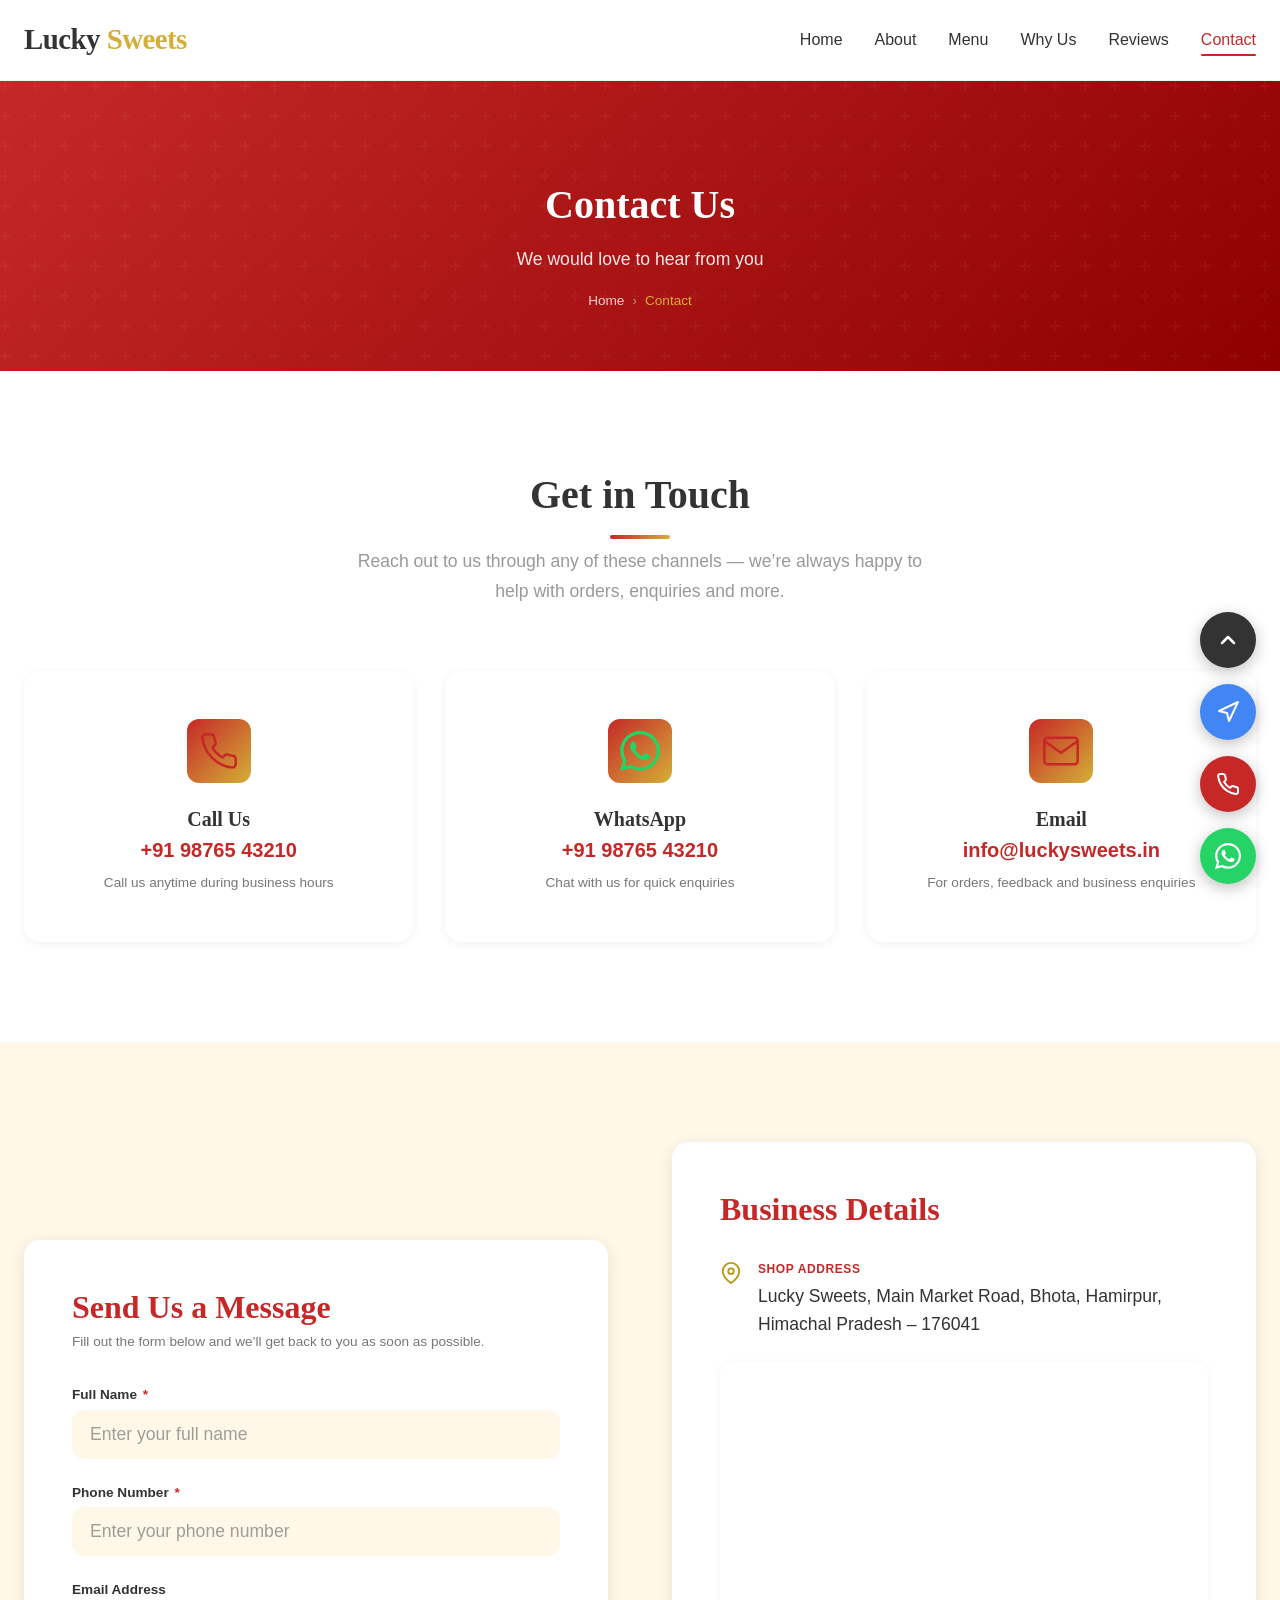
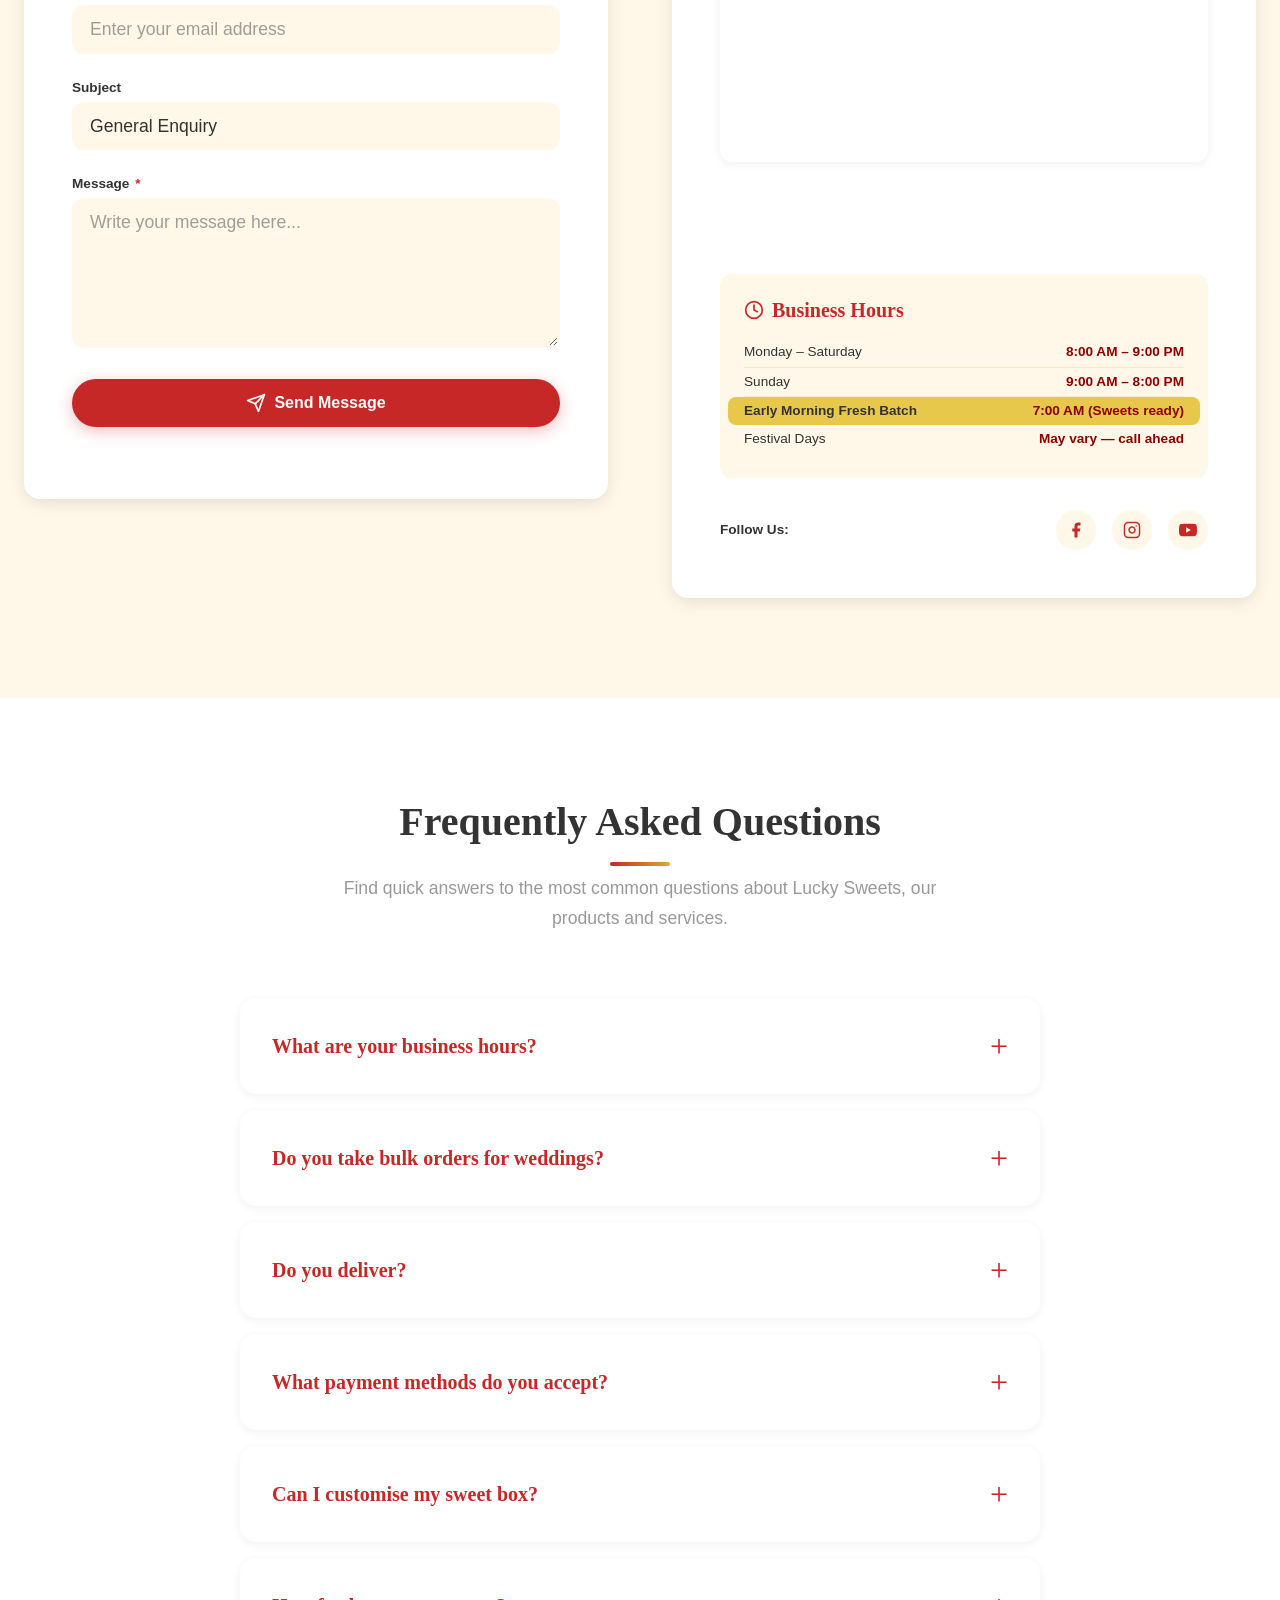
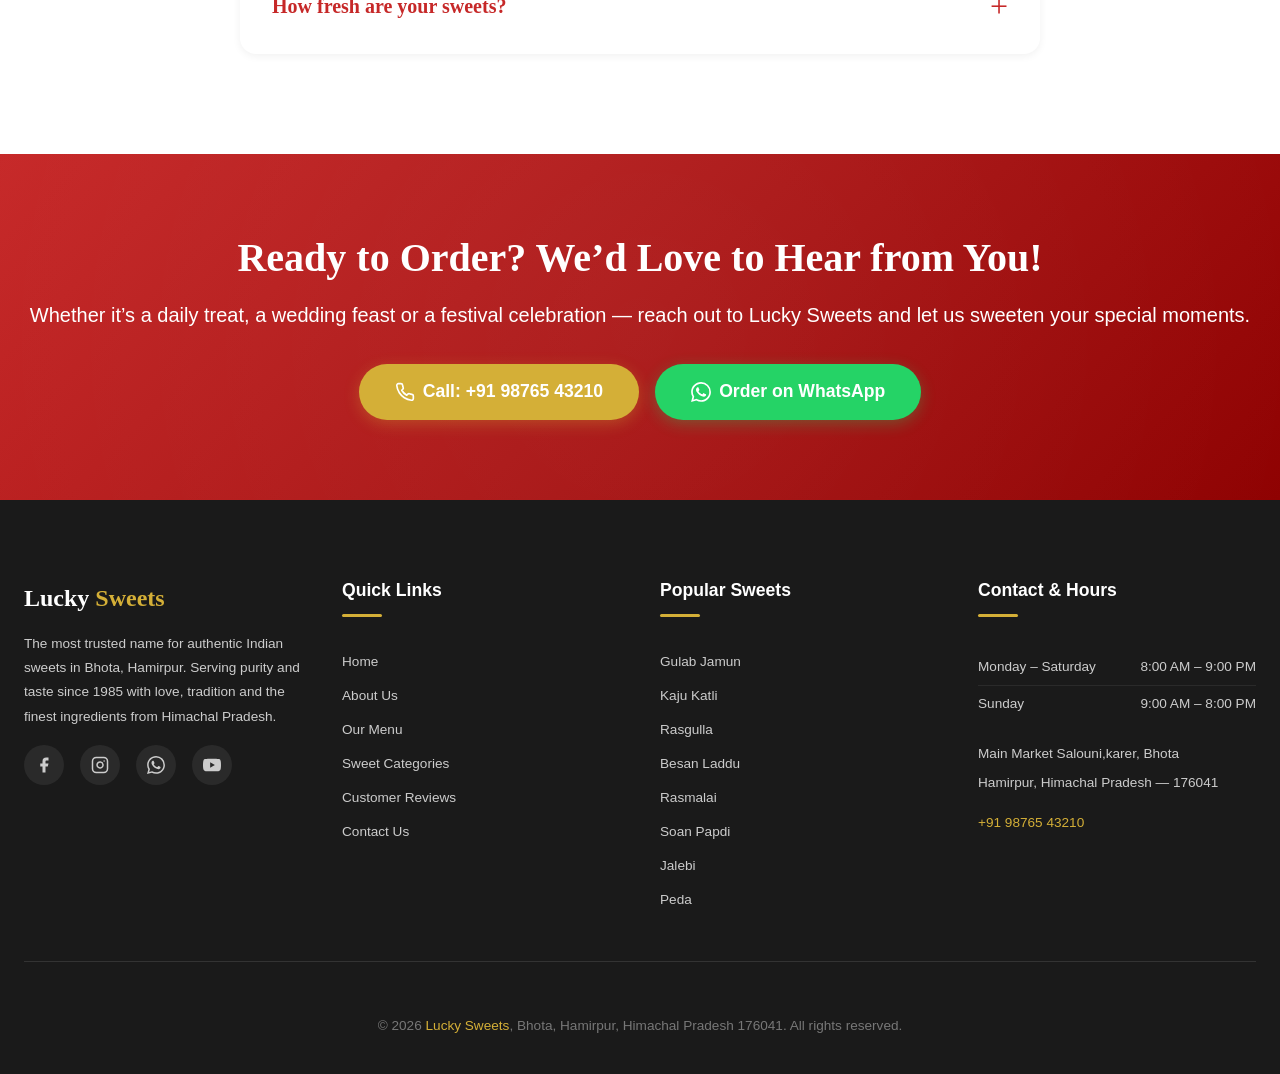
==== commit 0cf1eca4: "Update address in contact.html" ====
--- a/contact.html
+++ b/contact.html
@@ -850,7 +850,7 @@
               <span>9:00 AM &ndash; 8:00 PM</span>
             </li>
           </ul>
-          <p style="margin-top: 20px; margin-bottom: 4px;">Main Market, Bhota</p>
+          <p style="margin-top: 20px; margin-bottom: 4px;">Main Market Salouni,karer, Bhota</p>
           <p>Hamirpur, Himachal Pradesh &mdash; 176041</p>
           <p><a href="tel:+919876543210" style="color: var(--color-gold); font-weight: 500;">+91 98765 43210</a></p>
         </div>
@@ -892,4 +892,4 @@
   </script>
 
 </body>
-</html>+</html>
--- a/css/style.css
+++ b/css/style.css
@@ -639,6 +639,8 @@
   border: none;
   text-decoration: none;
   white-space: nowrap;
+  position: relative;
+  overflow: hidden;
 }
 
 .btn:active {
@@ -731,6 +733,23 @@
   height: 48px;
   padding: 0;
   border-radius: var(--radius-circle);
+}
+
+/* Ripple Effect */
+.btn .ripple {
+  position: absolute;
+  border-radius: 50%;
+  background: rgba(255, 255, 255, 0.4);
+  transform: scale(0);
+  animation: ripple-anim 0.6s ease-out forwards;
+  pointer-events: none;
+}
+
+@keyframes ripple-anim {
+  to {
+    transform: scale(4);
+    opacity: 0;
+  }
 }
 
 /* ============================================================
